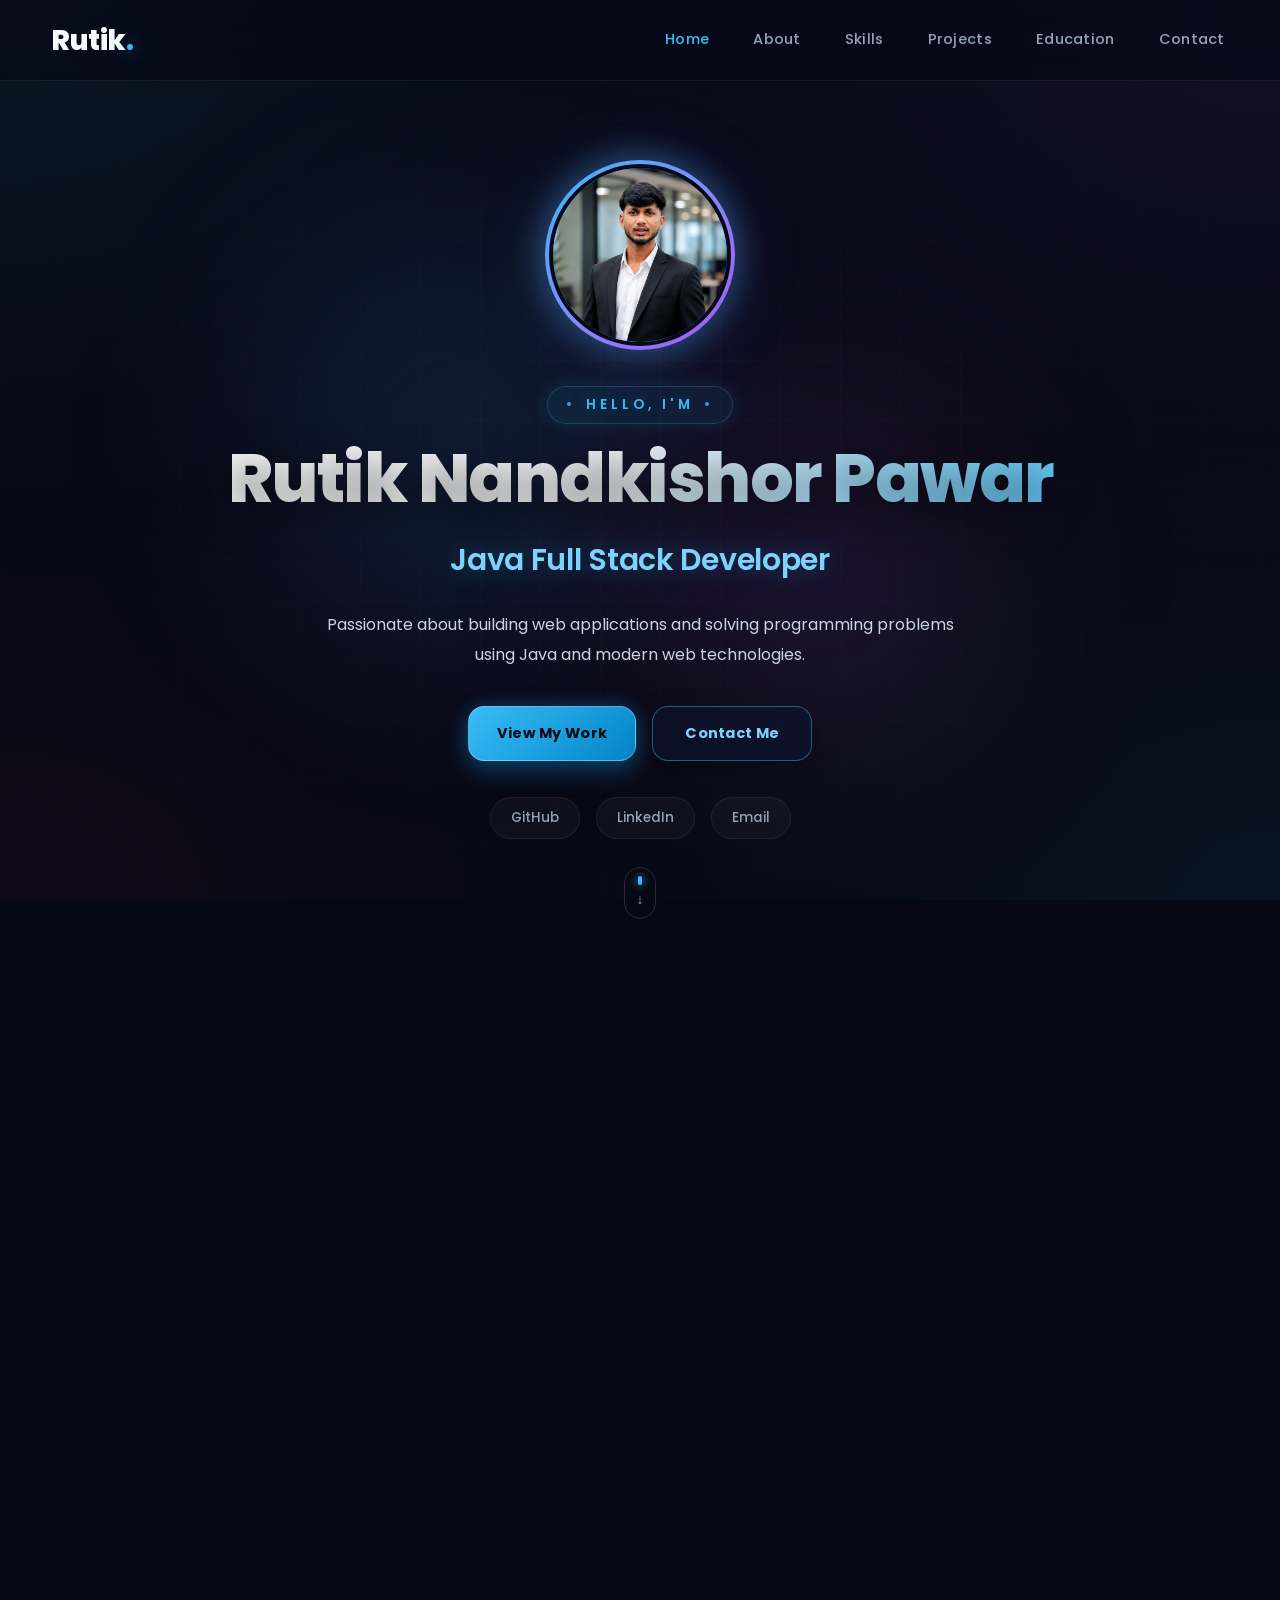
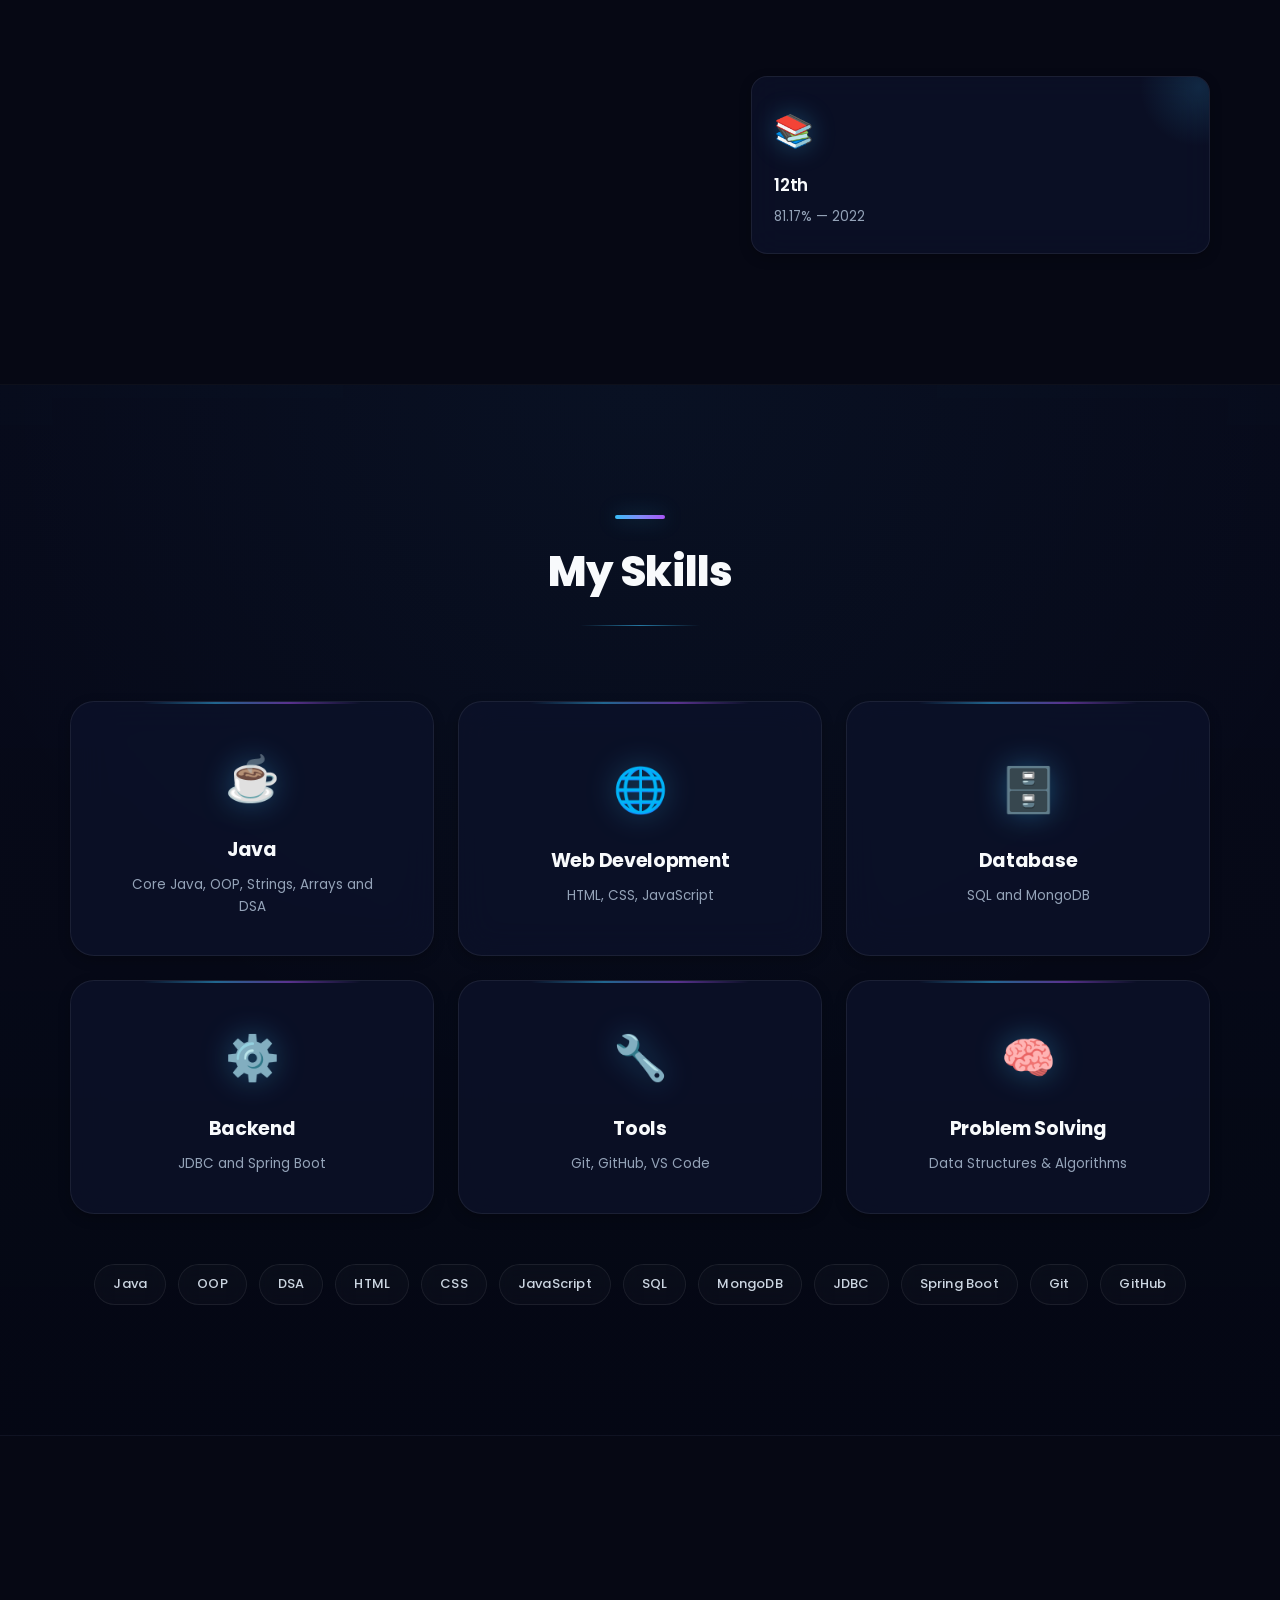
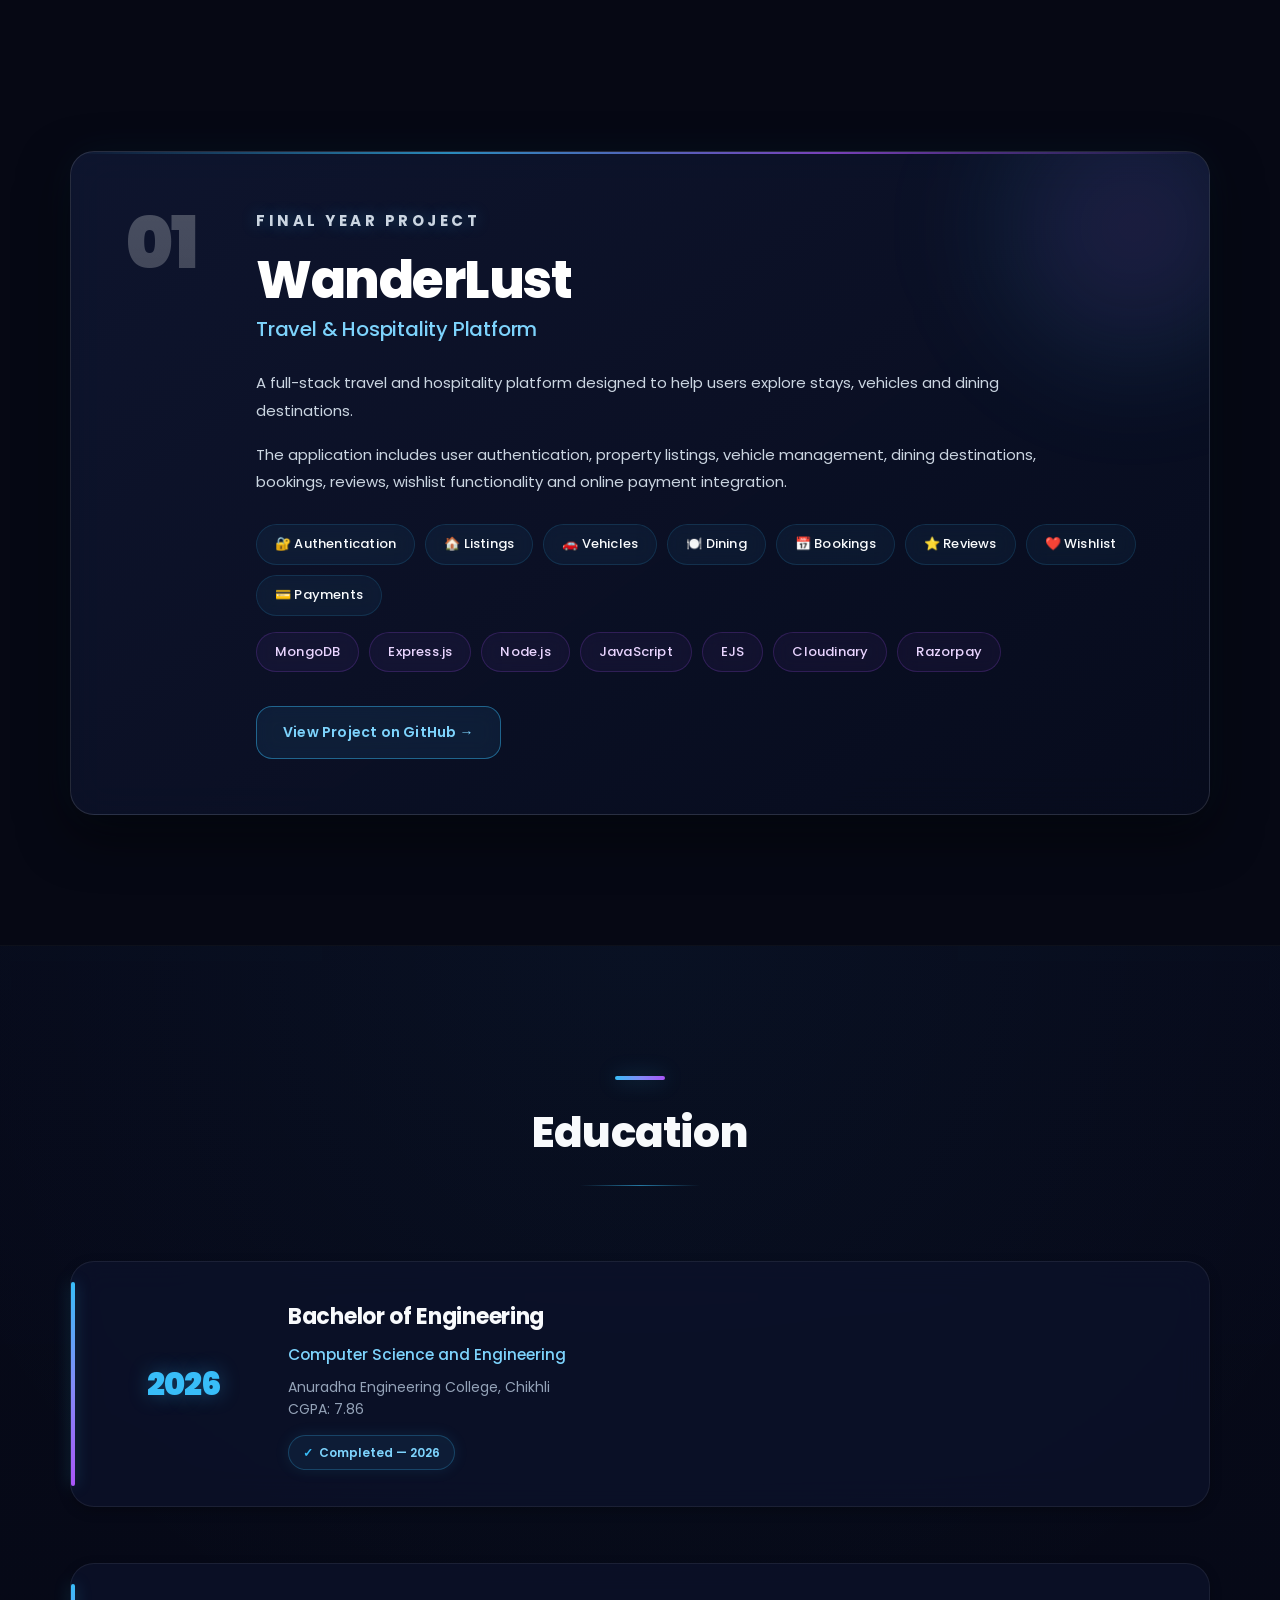
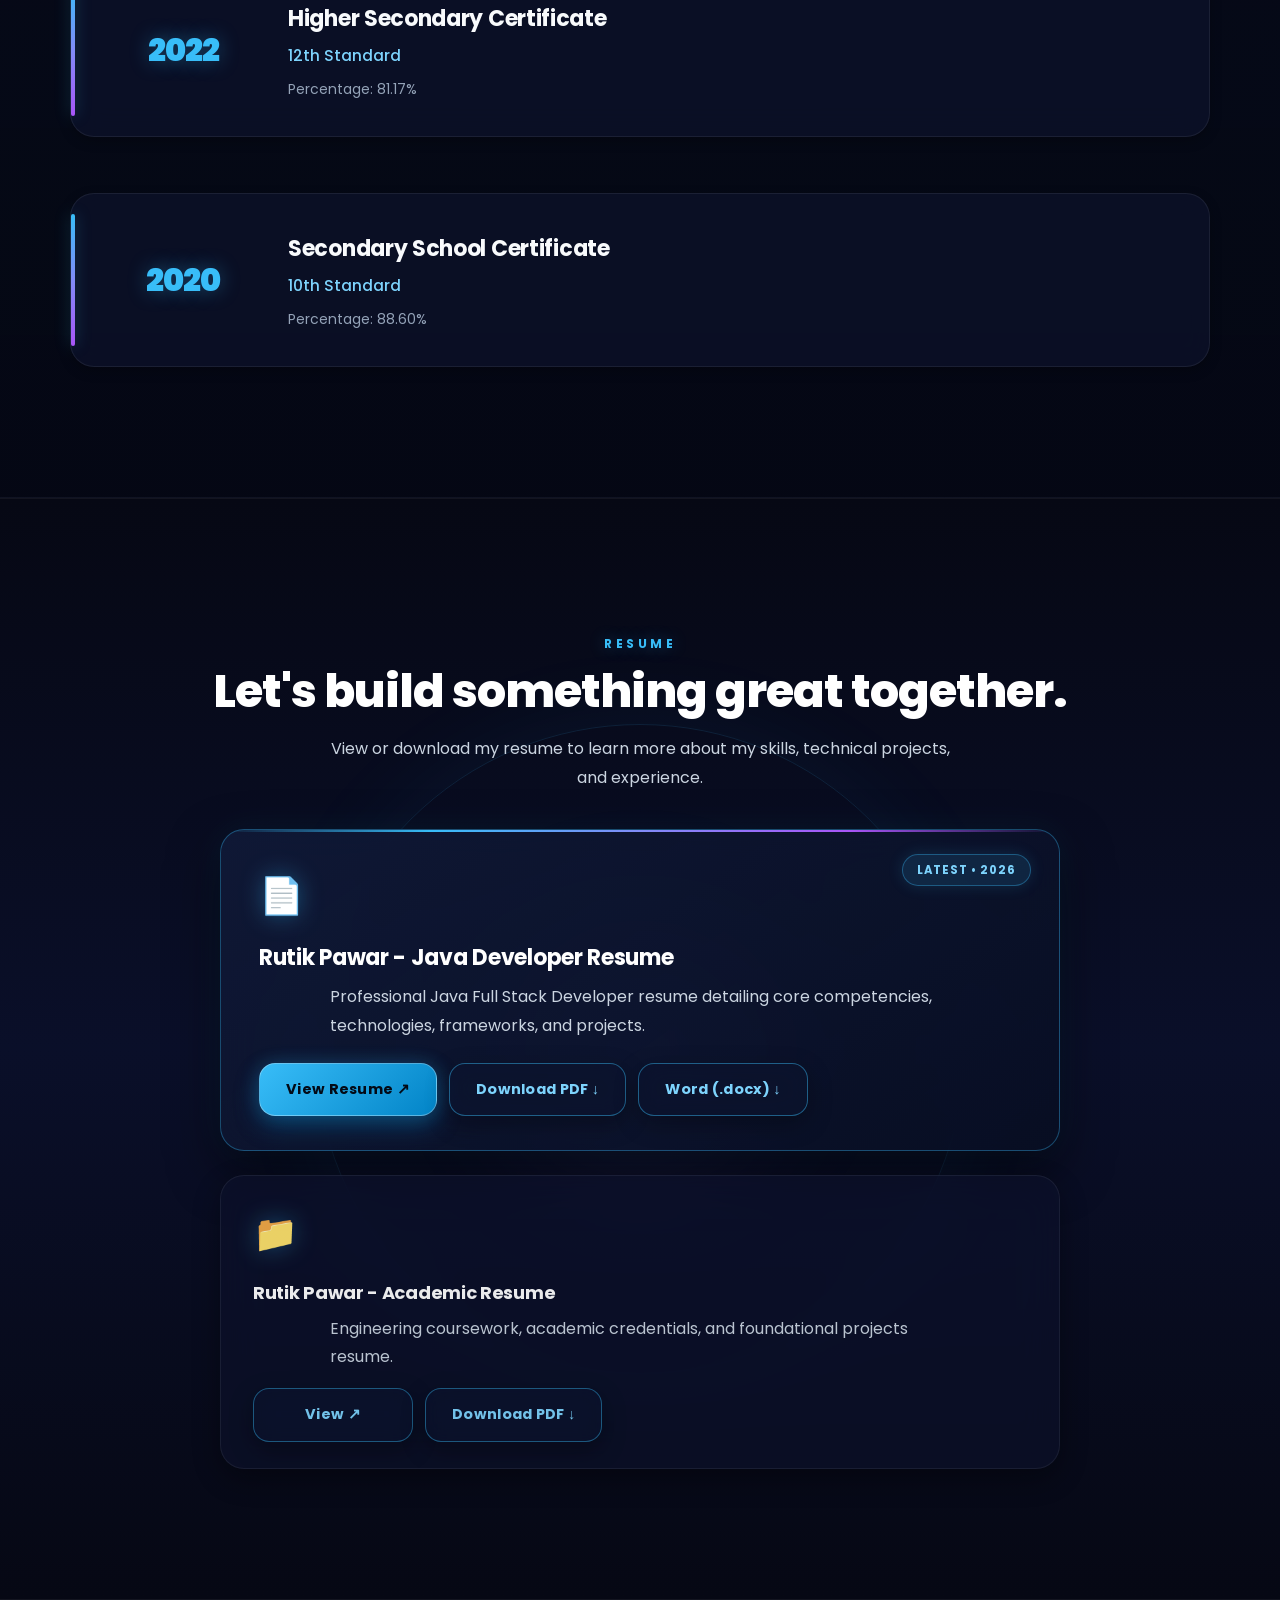
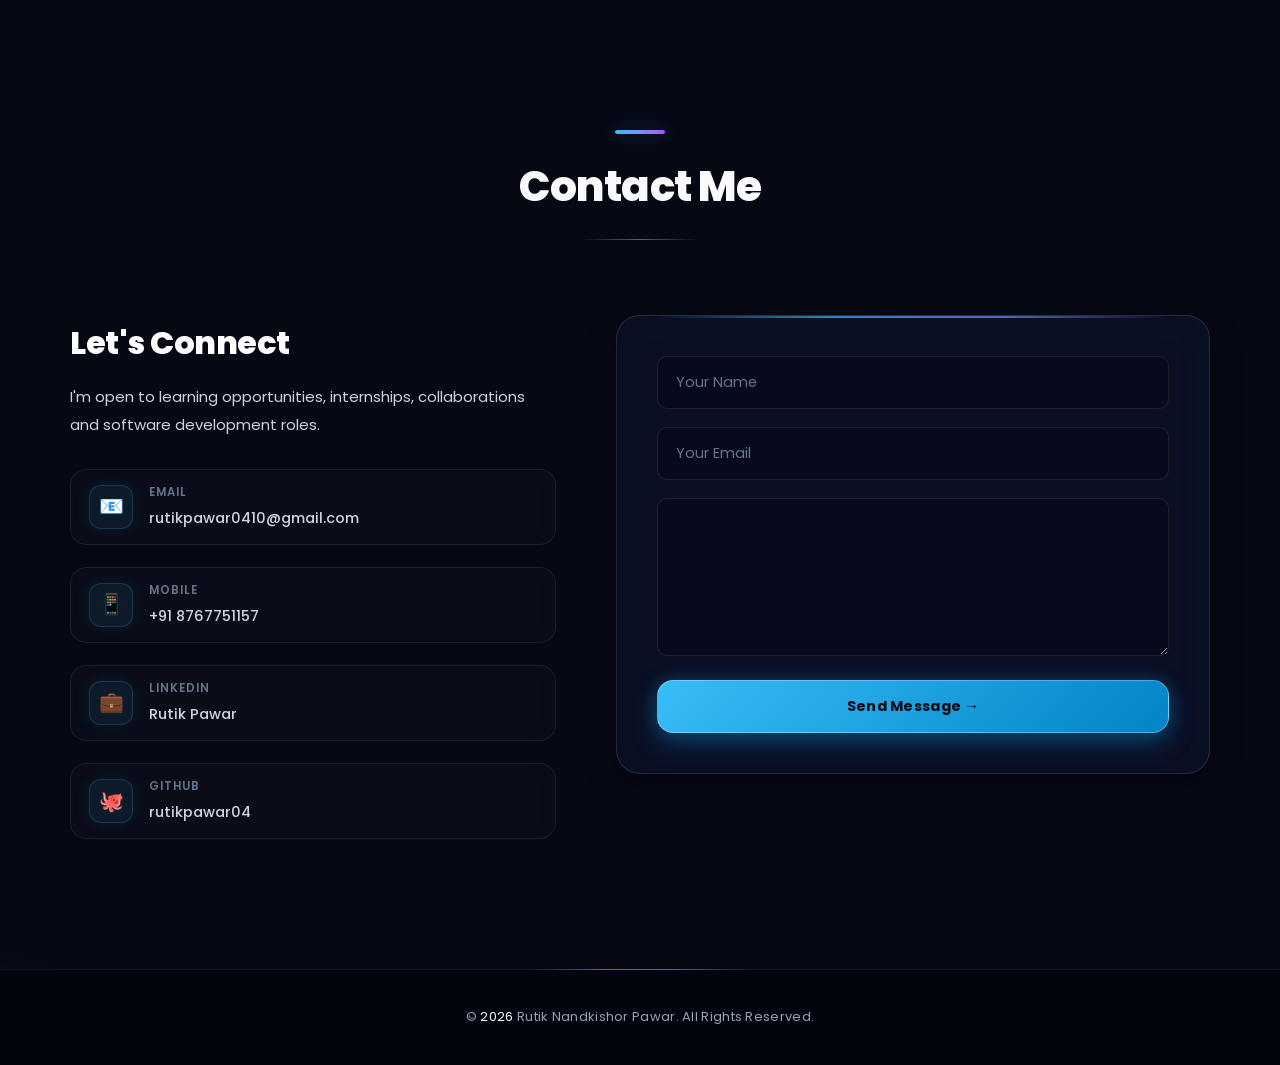
==== index.html @ 7e15ae22 "Updated portfolio" ====
<!DOCTYPE html>
<html lang="en">

<head>
    <meta charset="UTF-8">

    <meta name="viewport" content="width=device-width, initial-scale=1.0">

    <title>Rutik Pawar | Java Full Stack Developer</title>

    <meta name="description" content="Portfolio of Rutik Nandkishor Pawar - Java Full Stack Developer">

    <link rel="stylesheet" href="style.css">

    <link href="https://fonts.googleapis.com/css2?family=Poppins:wght@300;400;500;600;700;800&display=swap"
        rel="stylesheet">
</head>

<body>


    <!-- =====================================================
                         NAVBAR
    ====================================================== -->

    <header class="header">

        <nav class="navbar">

            <a href="#home" class="logo">
                Rutik<span>.</span>
            </a>

            <ul class="nav-links" id="navLinks">

                <li>
                    <a href="#home">Home</a>
                </li>

                <li>
                    <a href="#about">About</a>
                </li>

                <li>
                    <a href="#skills">Skills</a>
                </li>

                <li>
                    <a href="#projects">Projects</a>
                </li>

                <li>
                    <a href="#education">Education</a>
                </li>

                <li>
                    <a href="#contact">Contact</a>
                </li>

            </ul>

            <button class="menu-btn" id="menuBtn">
                ☰
            </button>

        </nav>

    </header>


    <!-- =====================================================
                           HOME
    ====================================================== -->

    <section id="home" class="hero">

        <div class="hero-content">

            <!-- PROFILE PHOTO -->

            <div class="profile-photo">
                <img src="photo.jpg" alt="Rutik Pawar">
            </div>


            <p class="hero-small">
                Hello, I'm
            </p>


            <h1>
                Rutik Nandkishor Pawar
            </h1>


            <h2>
                Java Full Stack Developer
            </h2>


            <p class="hero-text">

                Passionate about building web applications
                and solving programming problems using Java
                and modern web technologies.

            </p>


            <div class="hero-buttons">

                <a href="#projects" class="btn">
                    View My Work
                </a>

                <a href="#contact" class="btn btn-outline">
                    Contact Me
                </a>

            </div>


            <div class="social-links">

                <a href="https://github.com/rutikpawar04" target="_blank">
                    GitHub
                </a>

                <a href="https://www.linkedin.com/in/rutik-pawar-3b8606297" target="_blank">
                    LinkedIn
                </a>

                <a href="mailto:rutikpawar0410@gmail.com">
                    Email
                </a>

            </div>

        </div>


        <div class="scroll-down">
            ↓
        </div>

    </section>



    <!-- =====================================================
                           ABOUT
    ====================================================== -->


    <section id="about" class="section">

        <div class="container">

            <h2 class="section-title">
                About Me
            </h2>


            <div class="about-grid">


                <!-- ABOUT TEXT -->

                <div class="about-text">

                    <p>

                        I am
                        <strong>Rutik Nandkishor Pawar</strong>,
                        a Computer Science and Engineering graduate
                        passionate about software development.

                    </p>


                    <p>

                        I am developing my skills in
                        Java Full Stack Development,
                        Data Structures and Algorithms,
                        database management and web technologies.

                    </p>


                    <p>

                        I enjoy learning new technologies
                        and building practical applications
                        that solve real-world problems.

                    </p>


                    <!-- MOBILE -->

                    <div class="contact-item">

                        <span>📱</span>

                        <div>

                            <small>
                                Mobile
                            </small>

                            <a href="tel:+918767751157">
                                +91 8767751157
                            </a>

                        </div>

                    </div>

                </div>



                <!-- ABOUT CARDS -->

                <div class="about-cards">


                    <!-- EDUCATION -->

                    <div class="about-card">

                        <div class="about-icon">
                            🎓
                        </div>

                        <h3>
                            Education
                        </h3>

                        <p>
                            BE Computer Science & Engineering
                        </p>

                    </div>


                    <!-- FOCUS -->

                    <div class="about-card">

                        <div class="about-icon">
                            💻
                        </div>

                        <h3>
                            Focus
                        </h3>

                        <p>
                            Java Full Stack Development
                        </p>

                    </div>


                    <!-- GOAL -->

                    <div class="about-card">

                        <div class="about-icon">
                            🚀
                        </div>

                        <h3>
                            Goal
                        </h3>

                        <p>
                            Software Developer
                        </p>

                    </div>


                    <!-- 10TH -->

                    <div class="about-card">

                        <div class="about-icon">
                            📘
                        </div>

                        <h3>
                            10th
                        </h3>

                        <p>
                            88.60% — 2020
                        </p>

                    </div>


                    <!-- 12TH -->

                    <div class="about-card">

                        <div class="about-icon">
                            📚
                        </div>

                        <h3>
                            12th
                        </h3>

                        <p>
                            81.17% — 2022
                        </p>

                    </div>


                </div>

            </div>

        </div>

    </section>



    <!-- =====================================================
                           SKILLS
    ====================================================== -->

    <section id="skills" class="section dark-section">

        <div class="container">

            <h2 class="section-title">
                My Skills
            </h2>


            <div class="skills-grid">


                <!-- JAVA -->

                <div class="skill-card">

                    <div class="skill-icon">
                        ☕
                    </div>

                    <h3>
                        Java
                    </h3>

                    <p>
                        Core Java, OOP, Strings,
                        Arrays and DSA
                    </p>

                </div>


                <!-- WEB -->

                <div class="skill-card">

                    <div class="skill-icon">
                        🌐
                    </div>

                    <h3>
                        Web Development
                    </h3>

                    <p>
                        HTML, CSS, JavaScript
                    </p>

                </div>


                <!-- DATABASE -->

                <div class="skill-card">

                    <div class="skill-icon">
                        🗄️
                    </div>

                    <h3>
                        Database
                    </h3>

                    <p>
                        SQL and MongoDB
                    </p>

                </div>


                <!-- BACKEND -->

                <div class="skill-card">

                    <div class="skill-icon">
                        ⚙️
                    </div>

                    <h3>
                        Backend
                    </h3>

                    <p>
                        JDBC and Spring Boot
                    </p>

                </div>


                <!-- TOOLS -->

                <div class="skill-card">

                    <div class="skill-icon">
                        🔧
                    </div>

                    <h3>
                        Tools
                    </h3>

                    <p>
                        Git, GitHub, VS Code
                    </p>

                </div>


                <!-- PROBLEM SOLVING -->

                <div class="skill-card">

                    <div class="skill-icon">
                        🧠
                    </div>

                    <h3>
                        Problem Solving
                    </h3>

                    <p>
                        Data Structures &
                        Algorithms
                    </p>

                </div>

            </div>


            <!-- SKILL TAGS -->

            <div class="skill-tags">

                <span>Java</span>
                <span>OOP</span>
                <span>DSA</span>
                <span>HTML</span>
                <span>CSS</span>
                <span>JavaScript</span>
                <span>SQL</span>
                <span>MongoDB</span>
                <span>JDBC</span>
                <span>Spring Boot</span>
                <span>Git</span>
                <span>GitHub</span>

            </div>

        </div>

    </section>



    <!-- =====================================================
                         PROJECTS
    ====================================================== -->

    <section id="projects" class="section">

        <div class="container">

            <h2 class="section-title">
                Featured Project
            </h2>


            <div class="project-main">


                <div class="project-number">
                    01
                </div>


                <div class="project-content">

                    <p class="project-label">
                        FINAL YEAR PROJECT
                    </p>


                    <h3>
                        WanderLust
                    </h3>


                    <h4>
                        Travel & Hospitality Platform
                    </h4>


                    <p>

                        A full-stack travel and hospitality
                        platform designed to help users explore
                        stays, vehicles and dining destinations.

                    </p>


                    <p>

                        The application includes user authentication,
                        property listings, vehicle management,
                        dining destinations, bookings, reviews,
                        wishlist functionality and online payment
                        integration.

                    </p>


                    <!-- FEATURES -->

                    <div class="project-features">

                        <span>🔐 Authentication</span>

                        <span>🏠 Listings</span>

                        <span>🚗 Vehicles</span>

                        <span>🍽️ Dining</span>

                        <span>📅 Bookings</span>

                        <span>⭐ Reviews</span>

                        <span>❤️ Wishlist</span>

                        <span>💳 Payments</span>

                    </div>


                    <!-- TECHNOLOGY -->

                    <div class="project-tech">

                        <span>MongoDB</span>

                        <span>Express.js</span>

                        <span>Node.js</span>

                        <span>JavaScript</span>

                        <span>EJS</span>

                        <span>Cloudinary</span>

                        <span>Razorpay</span>

                    </div>


                    <a href="https://github.com/rutikpawar04/WanderLust" target="_blank" class="project-btn">

                        View Project on GitHub →

                    </a>

                </div>

            </div>

        </div>

    </section>



    <!-- =====================================================
                         EDUCATION
    ====================================================== -->

    <section id="education" class="section dark-section">

        <div class="container">

            <h2 class="section-title">
                Education
            </h2>


            <!-- BE -->

            <div class="education-card">

                <div class="education-year">
                    2026
                </div>


                <div class="education-content">

                    <h3>
                        Bachelor of Engineering
                    </h3>

                    <h4>
                        Computer Science and Engineering
                    </h4>

                    <p>
                        Anuradha Engineering College, Chikhli
                    </p>

                    <p>
                        CGPA: 7.86
                    </p>

                    <span class="status">
                        Completed — 2026
                    </span>

                </div>

            </div>


            <br><br>


            <!-- 12TH -->

            <div class="education-card">

                <div class="education-year">
                    2022
                </div>


                <div class="education-content">

                    <h3>
                        Higher Secondary Certificate
                    </h3>

                    <h4>
                        12th Standard
                    </h4>

                    <p>
                        Percentage: 81.17%
                    </p>

                </div>

            </div>


            <br><br>


            <!-- 10TH -->

            <div class="education-card">

                <div class="education-year">
                    2020
                </div>


                <div class="education-content">

                    <h3>
                        Secondary School Certificate
                    </h3>

                    <h4>
                        10th Standard
                    </h4>

                    <p>
                        Percentage: 88.60%
                    </p>

                </div>

            </div>

        </div>

    </section>



    <!-- =====================================================
                           RESUME
    ====================================================== -->

    <section class="resume-section">

        <div class="container">

            <p class="project-label">
                RESUME
            </p>

            <h2>
                Let's build something great together.
            </h2>

            <p>
                View or download my resume to learn more about my skills, technical projects, and experience.
            </p>

            <!-- RESUME CARDS -->
            <div class="resume-cards">

                <!-- FEATURED JAVA DEVELOPER RESUME -->
                <div class="resume-card resume-card-featured">
                    <div class="resume-badge">Latest • 2026</div>
                    <div class="resume-icon">📄</div>
                    <h3>Rutik Pawar - Java Developer Resume</h3>
                    <p>Professional Java Full Stack Developer resume detailing core competencies, technologies,
                        frameworks, and projects.</p>

                    <div class="resume-buttons">
                        <a href="Rutik_Pawar_Java_Developer_Resume.pdf" target="_blank" rel="noopener noreferrer"
                            class="btn">
                            View Resume ↗
                        </a>
                        <a href="Rutik_Pawar_Java_Developer_Resume.pdf" download="Rutik_Pawar_Java_Developer_Resume.pdf"
                            class="btn btn-outline">
                            Download PDF ↓
                        </a>
                        <a href="Rutik_Pawar_Java_Developer_Resume.docx"
                            download="Rutik_Pawar_Java_Developer_Resume.docx" class="btn btn-outline">
                            Word (.docx) ↓
                        </a>
                    </div>
                </div>

                <!-- PREVIOUS RESUME -->
                <div class="resume-card resume-card-secondary">
                    <div class="resume-icon">📁</div>
                    <h3>Rutik Pawar - Academic Resume</h3>
                    <p>Engineering coursework, academic credentials, and foundational projects resume.</p>

                    <div class="resume-buttons">
                        <a href="RutikPawarResumeZENAR.pdf" target="_blank" rel="noopener noreferrer"
                            class="btn btn-outline">
                            View ↗
                        </a>
                        <a href="RutikPawarResumeZENAR.pdf" download="Rutik-Pawar-Resume.pdf" class="btn btn-outline">
                            Download PDF ↓
                        </a>
                    </div>
                </div>

            </div>

        </div>

    </section>



    <!-- =====================================================
                           CONTACT
    ====================================================== -->

    <section id="contact" class="section">

        <div class="container">

            <h2 class="section-title">
                Contact Me
            </h2>


            <div class="contact-grid">


                <!-- CONTACT INFO -->

                <div class="contact-info">

                    <h3>
                        Let's Connect
                    </h3>


                    <p>

                        I'm open to learning opportunities,
                        internships, collaborations and
                        software development roles.

                    </p>


                    <!-- EMAIL -->

                    <div class="contact-item">

                        <span>
                            📧
                        </span>

                        <div>

                            <small>
                                Email
                            </small>

                            <a href="mailto:rutikpawar0410@gmail.com">

                                rutikpawar0410@gmail.com

                            </a>

                        </div>

                    </div>


                    <!-- MOBILE -->

                    <div class="contact-item">

                        <span>
                            📱
                        </span>

                        <div>

                            <small>
                                Mobile
                            </small>

                            <a href="tel:+918767751157">

                                +91 8767751157

                            </a>

                        </div>

                    </div>


                    <!-- LINKEDIN -->

                    <div class="contact-item">

                        <span>
                            💼
                        </span>

                        <div>

                            <small>
                                LinkedIn
                            </small>

                            <a href="https://www.linkedin.com/in/rutik-pawar-3b8606297" target="_blank">

                                Rutik Pawar

                            </a>

                        </div>

                    </div>


                    <!-- GITHUB -->

                    <div class="contact-item">

                        <span>
                            🐙
                        </span>

                        <div>

                            <small>
                                GitHub
                            </small>

                            <a href="https://github.com/rutikpawar04" target="_blank">

                                rutikpawar04

                            </a>

                        </div>

                    </div>

                </div>



                <!-- CONTACT FORM -->

                <form id="contactForm" class="contact-form">


                    <input type="text" id="name" placeholder="Your Name" required>


                    <input type="email" id="email" placeholder="Your Email" required>


                    <textarea id="message" rows="6" placeholder="Your Message" required>
                    </textarea>


                    <button type="submit" class="btn">

                        Send Message →

                    </button>

                </form>

            </div>

        </div>

    </section>



    <!-- =====================================================
                           FOOTER
    ====================================================== -->

    <footer>

        <p>

            ©
            <span id="year"></span>

            Rutik Nandkishor Pawar.

            All Rights Reserved.

        </p>

    </footer>



    <!-- =====================================================
                        SCROLL TOP
    ====================================================== -->

    <button id="scrollTop" class="scroll-top">

        ↑

    </button>



    <!-- JAVASCRIPT -->

    <script src="script.js"></script>


</body>

</html>
---- style.css ----
/* =========================================================
   RUTIK PAWAR - MASTERCLASS DEVELOPER PORTFOLIO
   High-End Cyberpunk / Glassmorphic / Obsidian & Neon Dark
   ========================================================= */

/* =========================================================
   01. DESIGN TOKENS & CSS VARIABLES
   ========================================================= */
:root {
    /* Base Backgrounds */
    --bg-main: #060814;
    --bg-surface: #0a0e24;
    --bg-card: rgba(13, 19, 43, 0.72);
    --bg-card-hover: rgba(19, 29, 64, 0.85);
    --bg-glass: rgba(10, 15, 35, 0.65);

    /* Vibrant Cyber Accents */
    --primary: #38bdf8;
    --primary-light: #7dd3fc;
    --primary-dark: #0284c7;
    --primary-glow: rgba(56, 189, 248, 0.35);

    --secondary: #818cf8;
    --secondary-glow: rgba(129, 140, 248, 0.35);

    --accent: #a855f7;
    --accent-glow: rgba(168, 85, 247, 0.35);

    --pink: #f43f5e;
    --pink-glow: rgba(244, 63, 94, 0.3);

    /* Text System */
    --text-primary: #f8fafc;
    --text-secondary: #cbd5e1;
    --text-muted: #94a3b8;
    --text-dim: #64748b;

    /* Borders & Outlines */
    --border-subtle: rgba(255, 255, 255, 0.07);
    --border-glass: rgba(255, 255, 255, 0.12);
    --border-highlight: rgba(56, 189, 248, 0.45);
    --border-purple: rgba(168, 85, 247, 0.45);

    /* Radii */
    --radius-sm: 10px;
    --radius-md: 16px;
    --radius-lg: 24px;
    --radius-full: 9999px;

    /* Shadows & Glows */
    --shadow-sm: 0 4px 12px rgba(0, 0, 0, 0.25);
    --shadow-md: 0 10px 30px rgba(0, 0, 0, 0.4);
    --shadow-lg: 0 20px 50px rgba(0, 0, 0, 0.55);
    --shadow-neon: 0 0 25px rgba(56, 189, 248, 0.25), 0 0 50px rgba(129, 140, 248, 0.15);

    /* Transitions */
    --ease-out: cubic-bezier(0.16, 1, 0.3, 1);
    --ease-spring: cubic-bezier(0.34, 1.56, 0.64, 1);
    --transition-fast: 0.2s cubic-bezier(0.4, 0, 0.2, 1);
    --transition-smooth: 0.35s cubic-bezier(0.16, 1, 0.3, 1);
    --transition-slow: 0.6s cubic-bezier(0.16, 1, 0.3, 1);
}

/* =========================================================
   02. MODERN RESET & BASE STYLES
   ========================================================= */
*,
*::before,
*::after {
    margin: 0;
    padding: 0;
    box-sizing: border-box;
}

html {
    scroll-behavior: smooth;
    scroll-padding-top: 90px;
    color-scheme: dark;
}

body {
    font-family: 'Poppins', -apple-system, BlinkMacSystemFont, 'Segoe UI', Roboto, Oxygen, Ubuntu, Cantarell, sans-serif;
    background-color: var(--bg-main);
    background-image: 
        radial-gradient(at 0% 0%, rgba(56, 189, 248, 0.08) 0px, transparent 40%),
        radial-gradient(at 100% 0%, rgba(168, 85, 247, 0.08) 0px, transparent 45%),
        radial-gradient(at 50% 50%, rgba(99, 102, 241, 0.04) 0px, transparent 60%),
        radial-gradient(at 100% 100%, rgba(56, 189, 248, 0.06) 0px, transparent 40%),
        radial-gradient(at 0% 100%, rgba(244, 63, 94, 0.04) 0px, transparent 40%);
    background-attachment: fixed;
    color: var(--text-secondary);
    line-height: 1.75;
    overflow-x: hidden;
    -webkit-font-smoothing: antialiased;
    -moz-osx-font-smoothing: grayscale;
}

/* Cyber Grid Background Overlay */
body::before {
    content: "";
    position: fixed;
    inset: 0;
    pointer-events: none;
    opacity: 0.035;
    background-image: 
        linear-gradient(rgba(255, 255, 255, 0.6) 1px, transparent 1px),
        linear-gradient(90deg, rgba(255, 255, 255, 0.6) 1px, transparent 1px);
    background-size: 60px 60px;
    mask-image: radial-gradient(ellipse at center, rgba(0, 0, 0, 1) 0%, rgba(0, 0, 0, 0.4) 70%, transparent 100%);
    -webkit-mask-image: radial-gradient(ellipse at center, rgba(0, 0, 0, 1) 0%, rgba(0, 0, 0, 0.4) 70%, transparent 100%);
    z-index: -3;
}

/* Selection Color */
::selection {
    background: rgba(56, 189, 248, 0.35);
    color: #ffffff;
    text-shadow: 0 0 10px rgba(56, 189, 248, 0.8);
}

img {
    max-width: 100%;
    display: block;
    user-select: none;
}

a {
    color: inherit;
    text-decoration: none;
    transition: color var(--transition-fast);
}

button,
input,
textarea {
    font-family: inherit;
    font-size: inherit;
    color: inherit;
}

button {
    cursor: pointer;
    border: none;
    outline: none;
    background: none;
}

ul {
    list-style: none;
}

/* Custom Scrollbar */
::-webkit-scrollbar {
    width: 10px;
}

::-webkit-scrollbar-track {
    background: #04060e;
}

::-webkit-scrollbar-thumb {
    background: linear-gradient(180deg, rgba(56, 189, 248, 0.4), rgba(168, 85, 247, 0.4));
    border-radius: 5px;
    border: 2px solid #04060e;
}

::-webkit-scrollbar-thumb:hover {
    background: linear-gradient(180deg, var(--primary), var(--accent));
}

/* =========================================================
   03. LAYOUT & CONTAINERS
   ========================================================= */
.container {
    width: min(1140px, 90%);
    margin: 0 auto;
}

.section {
    position: relative;
    padding: 130px 0;
    isolation: isolate;
}

.dark-section {
    background: linear-gradient(180deg, rgba(8, 12, 30, 0.75) 0%, rgba(5, 8, 20, 0.9) 100%);
    border-top: 1px solid rgba(255, 255, 255, 0.035);
    border-bottom: 1px solid rgba(255, 255, 255, 0.035);
    position: relative;
}

.dark-section::before {
    content: "";
    position: absolute;
    inset: 0;
    background: radial-gradient(circle at 50% 0%, rgba(56, 189, 248, 0.04) 0%, transparent 60%);
    pointer-events: none;
}

/* =========================================================
   04. NAVBAR
   ========================================================= */
.header {
    position: fixed;
    top: 0;
    left: 0;
    width: 100%;
    z-index: 1000;
    background: rgba(6, 8, 20, 0.7);
    backdrop-filter: blur(20px);
    -webkit-backdrop-filter: blur(20px);
    border-bottom: 1px solid var(--border-subtle);
    transition: background 0.4s var(--ease-out), box-shadow 0.4s var(--ease-out), border-color 0.4s var(--ease-out);
}

.navbar {
    width: min(1180px, 92%);
    height: 80px;
    margin: 0 auto;
    display: flex;
    align-items: center;
    justify-content: space-between;
}

/* Logo */
.logo {
    position: relative;
    font-size: 28px;
    font-weight: 800;
    letter-spacing: -0.5px;
    color: var(--text-primary);
    display: inline-flex;
    align-items: center;
    transition: transform var(--transition-smooth);
}

.logo span {
    color: var(--primary);
    text-shadow: 0 0 16px rgba(56, 189, 248, 0.8), 0 0 30px rgba(56, 189, 248, 0.4);
    display: inline-block;
    transition: transform var(--transition-smooth);
}

.logo:hover {
    transform: translateY(-1px);
}

.logo:hover span {
    transform: scale(1.3) rotate(15deg);
}

/* Nav Links */
.nav-links {
    display: flex;
    align-items: center;
    gap: 36px;
}

.nav-links li {
    position: relative;
}

.nav-links a {
    position: relative;
    color: var(--text-muted);
    font-size: 14.5px;
    font-weight: 500;
    padding: 8px 4px;
    letter-spacing: 0.3px;
    display: inline-block;
    transition: color var(--transition-smooth), transform var(--transition-smooth);
}

.nav-links a::after {
    content: "";
    position: absolute;
    bottom: -2px;
    left: 0;
    width: 0;
    height: 2px;
    background: linear-gradient(90deg, var(--primary), var(--secondary), var(--accent));
    border-radius: var(--radius-full);
    box-shadow: 0 0 12px rgba(56, 189, 248, 0.8);
    transition: width var(--transition-smooth);
}

.nav-links a:hover {
    color: #ffffff;
    transform: translateY(-1px);
}

.nav-links a:hover::after {
    width: 100%;
}

/* Hamburger Menu Button */
.menu-btn {
    display: none;
    width: 44px;
    height: 44px;
    border-radius: var(--radius-sm);
    border: 1px solid var(--border-glass);
    background: rgba(255, 255, 255, 0.03);
    backdrop-filter: blur(10px);
    color: var(--text-primary);
    font-size: 20px;
    align-items: center;
    justify-content: center;
    transition: all var(--transition-smooth);
}

.menu-btn:hover {
    border-color: var(--primary);
    color: var(--primary);
    box-shadow: 0 0 20px var(--primary-glow);
    background: rgba(56, 189, 248, 0.08);
}

/* =========================================================
   05. HERO SECTION
   ========================================================= */
.hero {
    min-height: 100vh;
    position: relative;
    display: flex;
    align-items: center;
    justify-content: center;
    text-align: center;
    padding: 160px 20px 110px;
    overflow: hidden;
    isolation: isolate;
}

/* Ambient Floating Neon Orbs */
.hero::before {
    content: "";
    position: absolute;
    width: 600px;
    height: 600px;
    border-radius: 50%;
    left: calc(50% - 480px);
    top: 15%;
    background: radial-gradient(circle, rgba(56, 189, 248, 0.15) 0%, rgba(99, 102, 241, 0.05) 50%, transparent 70%);
    filter: blur(80px);
    animation: heroOrbFloat1 12s ease-in-out infinite alternate;
    pointer-events: none;
    z-index: -1;
}

.hero::after {
    content: "";
    position: absolute;
    width: 550px;
    height: 550px;
    border-radius: 50%;
    right: calc(50% - 450px);
    bottom: 10%;
    background: radial-gradient(circle, rgba(168, 85, 247, 0.14) 0%, rgba(244, 63, 94, 0.04) 50%, transparent 70%);
    filter: blur(80px);
    animation: heroOrbFloat2 14s ease-in-out infinite alternate;
    pointer-events: none;
    z-index: -1;
}

.hero-content {
    width: min(880px, 100%);
    position: relative;
    z-index: 2;
    animation: heroFadeSlideIn 1.1s var(--ease-out) both;
}

/* =========================================================
   06. PROFILE PHOTO & STABLE AURA
   ========================================================= */
.profile-photo,
.hero-image {
    position: relative;
    width: 190px;
    height: 190px;
    margin: 0 auto 36px auto;
    padding: 4px;
    border-radius: 50%;
    background: linear-gradient(
        135deg,
        var(--primary),
        var(--secondary),
        var(--accent)
    );
    display: flex;
    align-items: center;
    justify-content: center;
    box-shadow: 
        0 0 35px rgba(56, 189, 248, 0.35),
        0 0 70px rgba(129, 140, 248, 0.2);
    animation: photoHoverFloat 5s ease-in-out infinite;
    z-index: 2;
}

/* Outer Pulsing Aura Ring */
.profile-photo::before,
.image-glow {
    content: "";
    position: absolute;
    inset: -10px;
    border-radius: 50%;
    border: 1.5px solid rgba(56, 189, 248, 0.3);
    background: radial-gradient(circle, rgba(56, 189, 248, 0.2) 0%, rgba(168, 85, 247, 0.1) 50%, transparent 70%);
    filter: blur(12px);
    animation: photoAuraPulse 3.5s ease-in-out infinite alternate;
    pointer-events: none;
    z-index: -1;
}

/* Profile Photo Inner Image - Stable & Non-Rotating */
.profile-photo img,
.hero-image img {
    position: relative;
    z-index: 2;
    width: 100%;
    height: 100%;
    object-fit: cover;
    object-position: center top;
    border-radius: 50%;
    border: 4px solid #060919;
    box-shadow: inset 0 0 15px rgba(0, 0, 0, 0.6);
    transition: transform 0.4s var(--ease-out), filter 0.4s var(--ease-out);
}

.profile-photo:hover img,
.hero-image:hover img {
    transform: scale(1.04);
    filter: brightness(1.08) contrast(1.05);
}

/* =========================================================
   07. HERO TYPOGRAPHY & BUTTONS
   ========================================================= */
.hero-small {
    color: var(--primary);
    font-size: 13.5px;
    font-weight: 600;
    letter-spacing: 4px;
    text-transform: uppercase;
    margin-bottom: 16px;
    display: inline-flex;
    align-items: center;
    gap: 10px;
    padding: 6px 18px;
    border-radius: var(--radius-full);
    background: rgba(56, 189, 248, 0.07);
    border: 1px solid rgba(56, 189, 248, 0.22);
    box-shadow: 0 0 20px rgba(56, 189, 248, 0.15);
    text-shadow: 0 0 15px var(--primary-glow);
}

.hero-small::before,
.hero-small::after {
    content: "•";
    color: var(--primary);
    opacity: 0.8;
}

.hero h1 {
    font-size: clamp(38px, 6.5vw, 68px);
    line-height: 1.15;
    letter-spacing: -1.5px;
    font-weight: 800;
    margin-bottom: 16px;
    background: linear-gradient(
        120deg,
        #ffffff 0%,
        #f1f5f9 20%,
        #38bdf8 45%,
        #c084fc 70%,
        #ffffff 100%
    );
    background-size: 250% auto;
    -webkit-background-clip: text;
    background-clip: text;
    -webkit-text-fill-color: transparent;
    animation: textShimmer 8s linear infinite;
    text-shadow: 0 10px 40px rgba(0, 0, 0, 0.5);
}

.hero h2 {
    min-height: 40px;
    font-size: clamp(20px, 3.5vw, 30px);
    font-weight: 600;
    color: var(--primary-light);
    margin-bottom: 24px;
    letter-spacing: -0.3px;
    text-shadow: 0 0 25px rgba(56, 189, 248, 0.35);
}

.hero-text {
    max-width: 660px;
    margin: 0 auto 36px auto;
    color: var(--text-secondary);
    font-size: 16px;
    line-height: 1.85;
    font-weight: 400;
}

/* Hero CTA Buttons */
.hero-buttons {
    display: flex;
    justify-content: center;
    align-items: center;
    gap: 16px;
    flex-wrap: wrap;
    margin-top: 36px;
}

/* Master Button Styles */
.btn {
    position: relative;
    display: inline-flex;
    align-items: center;
    justify-content: center;
    gap: 10px;
    min-width: 160px;
    padding: 14px 28px;
    border-radius: var(--radius-md);
    background: linear-gradient(135deg, #38bdf8 0%, #0284c7 100%);
    color: #030a16;
    font-weight: 700;
    font-size: 14.5px;
    letter-spacing: 0.3px;
    overflow: hidden;
    isolation: isolate;
    border: 1px solid rgba(255, 255, 255, 0.3);
    box-shadow: 
        0 10px 25px rgba(2, 132, 199, 0.35),
        0 0 20px rgba(56, 189, 248, 0.2);
    transition: transform var(--transition-smooth), box-shadow var(--transition-smooth), border-color var(--transition-smooth);
}

/* Light Sheen Sweep Effect */
.btn::before {
    content: "";
    position: absolute;
    top: 0;
    left: -120%;
    width: 60%;
    height: 100%;
    background: linear-gradient(
        90deg,
        transparent,
        rgba(255, 255, 255, 0.6),
        transparent
    );
    transform: skewX(-25deg);
    transition: left 0.75s ease;
    z-index: 1;
}

.btn:hover {
    transform: translateY(-4px);
    box-shadow: 
        0 18px 38px rgba(2, 132, 199, 0.5),
        0 0 35px rgba(56, 189, 248, 0.4);
    border-color: rgba(255, 255, 255, 0.6);
}

.btn:hover::before {
    left: 140%;
}

.btn:active {
    transform: translateY(-1px);
}

/* Outline Button */
.btn-outline {
    background: rgba(13, 20, 48, 0.6);
    backdrop-filter: blur(12px);
    color: var(--primary-light);
    border: 1px solid rgba(56, 189, 248, 0.45);
    box-shadow: 0 8px 25px rgba(0, 0, 0, 0.3);
}

.btn-outline:hover {
    background: linear-gradient(135deg, rgba(56, 189, 248, 0.15), rgba(129, 140, 248, 0.2));
    color: #ffffff;
    border-color: var(--primary);
    box-shadow: 
        0 15px 35px rgba(0, 0, 0, 0.4),
        0 0 30px rgba(56, 189, 248, 0.25);
}

/* Social Links */
.social-links {
    display: flex;
    align-items: center;
    justify-content: center;
    gap: 16px;
    margin-top: 36px;
    flex-wrap: wrap;
}

.social-links a {
    position: relative;
    display: inline-flex;
    align-items: center;
    gap: 8px;
    padding: 8px 20px;
    border-radius: var(--radius-full);
    background: rgba(255, 255, 255, 0.03);
    border: 1px solid var(--border-subtle);
    backdrop-filter: blur(10px);
    color: var(--text-muted);
    font-size: 13.5px;
    font-weight: 500;
    transition: all var(--transition-smooth);
}

.social-links a:hover {
    color: #ffffff;
    border-color: rgba(56, 189, 248, 0.4);
    background: rgba(56, 189, 248, 0.08);
    transform: translateY(-3px);
    box-shadow: 0 8px 20px rgba(0, 0, 0, 0.3), 0 0 15px rgba(56, 189, 248, 0.15);
}

/* Scroll Down Indicator */
.scroll-down {
    position: absolute;
    bottom: 30px;
    left: 50%;
    transform: translateX(-50%);
    width: 32px;
    height: 52px;
    display: flex;
    align-items: flex-end;
    justify-content: center;
    padding-bottom: 6px;
    color: var(--text-muted);
    font-size: 14px;
    border: 1.5px solid rgba(255, 255, 255, 0.15);
    border-radius: var(--radius-full);
    backdrop-filter: blur(8px);
    animation: scrollBounce 2.2s ease-in-out infinite;
    cursor: pointer;
    transition: border-color var(--transition-fast), color var(--transition-fast);
}

.scroll-down:hover {
    border-color: var(--primary);
    color: var(--primary);
    box-shadow: 0 0 20px var(--primary-glow);
}

.scroll-down::before {
    content: "";
    position: absolute;
    top: 8px;
    width: 4px;
    height: 9px;
    border-radius: var(--radius-full);
    background: var(--primary);
    box-shadow: 0 0 10px var(--primary);
    animation: scrollWheel 2s ease-in-out infinite;
}

/* =========================================================
   08. SECTION TITLES
   ========================================================= */
.section-title {
    position: relative;
    text-align: center;
    color: var(--text-primary);
    font-size: clamp(28px, 4.5vw, 42px);
    font-weight: 800;
    letter-spacing: -0.8px;
    margin-bottom: 75px;
}

.section-title::before {
    content: "";
    display: block;
    width: 50px;
    height: 4px;
    margin: 0 auto 16px auto;
    border-radius: var(--radius-full);
    background: linear-gradient(90deg, var(--primary), var(--secondary), var(--accent));
    box-shadow: 0 0 20px var(--primary-glow);
}

.section-title::after {
    content: "";
    display: block;
    width: 120px;
    height: 1px;
    margin: 16px auto 0 auto;
    background: linear-gradient(90deg, transparent, rgba(56, 189, 248, 0.6), transparent);
}

/* =========================================================
   09. ABOUT SECTION
   ========================================================= */
.about-grid {
    display: grid;
    grid-template-columns: 1.15fr 0.85fr;
    gap: 60px;
    align-items: center;
}

.about-text {
    position: relative;
    padding-left: 24px;
}

.about-text::before {
    content: "";
    position: absolute;
    left: 0;
    top: 6px;
    bottom: 6px;
    width: 3px;
    border-radius: var(--radius-full);
    background: linear-gradient(180deg, var(--primary), var(--secondary), transparent);
    box-shadow: 0 0 15px var(--primary-glow);
}

.about-text p {
    color: var(--text-secondary);
    font-size: 15.5px;
    line-height: 1.9;
    margin-bottom: 22px;
}

.about-text strong {
    color: #ffffff;
    font-weight: 600;
    text-shadow: 0 0 10px rgba(255, 255, 255, 0.2);
}

/* About Cards Matrix */
.about-cards {
    display: grid;
    grid-template-columns: repeat(2, 1fr);
    gap: 18px;
}

.about-card {
    position: relative;
    padding: 26px 22px;
    border-radius: var(--radius-md);
    background: var(--bg-card);
    border: 1px solid var(--border-subtle);
    backdrop-filter: blur(16px);
    -webkit-backdrop-filter: blur(16px);
    overflow: hidden;
    box-shadow: var(--shadow-sm);
    transition: transform var(--transition-smooth), border-color var(--transition-smooth), box-shadow var(--transition-smooth);
}

/* Subtle corner gradient shine */
.about-card::before {
    content: "";
    position: absolute;
    top: -50px;
    right: -50px;
    width: 120px;
    height: 120px;
    border-radius: 50%;
    background: radial-gradient(circle, rgba(56, 189, 248, 0.15), transparent 70%);
    pointer-events: none;
    transition: transform 0.5s ease;
}

.about-card:hover {
    transform: translateY(-6px);
    border-color: var(--border-highlight);
    background: var(--bg-card-hover);
    box-shadow: var(--shadow-md), 0 0 25px rgba(56, 189, 248, 0.12);
}

.about-card:hover::before {
    transform: scale(1.6);
}

.about-card:last-child {
    grid-column: span 2;
}

.about-icon {
    font-size: 32px;
    margin-bottom: 12px;
    filter: drop-shadow(0 0 12px rgba(56, 189, 248, 0.3));
    transition: transform var(--transition-smooth);
    display: inline-block;
}

.about-card:hover .about-icon {
    transform: scale(1.15) translateY(-2px);
}

.about-card h3 {
    color: var(--text-primary);
    font-size: 17px;
    font-weight: 600;
    margin-bottom: 6px;
    letter-spacing: -0.2px;
}

.about-card p {
    color: var(--text-muted);
    font-size: 13.5px;
    line-height: 1.5;
}

/* Contact Info Item Component */
.contact-item {
    display: flex;
    align-items: center;
    gap: 16px;
    margin-top: 22px;
    padding: 12px 18px;
    border-radius: var(--radius-md);
    background: rgba(255, 255, 255, 0.02);
    border: 1px solid var(--border-subtle);
    backdrop-filter: blur(10px);
    transition: all var(--transition-smooth);
}

.contact-item:hover {
    transform: translateX(6px);
    border-color: rgba(56, 189, 248, 0.3);
    background: rgba(56, 189, 248, 0.05);
    box-shadow: 0 8px 20px rgba(0, 0, 0, 0.2);
}

.contact-item > span {
    width: 44px;
    height: 44px;
    min-width: 44px;
    display: flex;
    align-items: center;
    justify-content: center;
    border-radius: 12px;
    background: rgba(56, 189, 248, 0.08);
    border: 1px solid rgba(56, 189, 248, 0.2);
    font-size: 20px;
    box-shadow: 0 0 15px rgba(56, 189, 248, 0.1);
}

.contact-item small {
    display: block;
    color: var(--text-dim);
    font-size: 11.5px;
    font-weight: 600;
    text-transform: uppercase;
    letter-spacing: 1px;
    margin-bottom: 2px;
}

.contact-item a {
    color: var(--text-secondary);
    font-size: 14.5px;
    font-weight: 500;
    transition: color var(--transition-fast);
}

.contact-item a:hover {
    color: var(--primary);
    text-shadow: 0 0 12px var(--primary-glow);
}

/* =========================================================
   10. SKILLS SECTION
   ========================================================= */
.skills-grid {
    display: grid;
    grid-template-columns: repeat(3, 1fr);
    gap: 24px;
}

.skill-card {
    position: relative;
    padding: 38px 26px;
    min-height: 230px;
    display: flex;
    flex-direction: column;
    align-items: center;
    justify-content: center;
    text-align: center;
    border-radius: var(--radius-lg);
    background: var(--bg-card);
    border: 1px solid var(--border-subtle);
    backdrop-filter: blur(18px);
    -webkit-backdrop-filter: blur(18px);
    overflow: hidden;
    box-shadow: var(--shadow-sm);
    transition: transform var(--transition-smooth), border-color var(--transition-smooth), box-shadow var(--transition-smooth), background var(--transition-smooth);
}

/* Top Neon Gradient Accent Line */
.skill-card::before {
    content: "";
    position: absolute;
    top: 0;
    left: 20%;
    right: 20%;
    height: 2px;
    background: linear-gradient(90deg, transparent, var(--primary), var(--accent), transparent);
    opacity: 0.5;
    transition: all var(--transition-smooth);
}

/* Sheen Light Pass */
.skill-card::after {
    content: "";
    position: absolute;
    inset: 0;
    background: linear-gradient(125deg, transparent 30%, rgba(255, 255, 255, 0.04) 50%, transparent 70%);
    transform: translateX(-100%);
    transition: transform 0.8s ease;
    pointer-events: none;
}

.skill-card:hover {
    transform: translateY(-8px);
    border-color: var(--border-highlight);
    background: var(--bg-card-hover);
    box-shadow: var(--shadow-md), 0 0 35px rgba(56, 189, 248, 0.12);
}

.skill-card:hover::before {
    left: 0;
    right: 0;
    opacity: 1;
    box-shadow: 0 0 15px var(--primary);
}

.skill-card:hover::after {
    transform: translateX(100%);
}

.skill-icon {
    font-size: 44px;
    margin-bottom: 16px;
    filter: drop-shadow(0 0 15px rgba(56, 189, 248, 0.35));
    transition: transform var(--transition-smooth);
}

.skill-card:hover .skill-icon {
    transform: scale(1.18) translateY(-4px);
}

.skill-card h3 {
    color: var(--text-primary);
    font-size: 19px;
    font-weight: 700;
    margin-bottom: 8px;
    letter-spacing: -0.3px;
}

.skill-card p {
    color: var(--text-muted);
    font-size: 13.5px;
    line-height: 1.6;
    max-width: 250px;
}

/* Skill Tags Cloud */
.skill-tags {
    display: flex;
    flex-wrap: wrap;
    justify-content: center;
    gap: 12px;
    margin-top: 50px;
}

.skill-tags span,
.project-tech span,
.project-features span {
    display: inline-flex;
    align-items: center;
    justify-content: center;
    padding: 8px 18px;
    border-radius: var(--radius-full);
    background: rgba(255, 255, 255, 0.025);
    border: 1px solid var(--border-subtle);
    backdrop-filter: blur(8px);
    color: var(--text-secondary);
    font-size: 13px;
    font-weight: 500;
    letter-spacing: 0.2px;
    transition: all var(--transition-smooth);
}

.skill-tags span:hover,
.project-tech span:hover,
.project-features span:hover {
    color: #ffffff;
    border-color: rgba(56, 189, 248, 0.5);
    background: rgba(56, 189, 248, 0.1);
    transform: translateY(-3px);
    box-shadow: 0 8px 20px rgba(0, 0, 0, 0.3), 0 0 15px rgba(56, 189, 248, 0.2);
}

/* =========================================================
   11. FEATURED PROJECTS SECTION
   ========================================================= */
.project-main {
    position: relative;
    display: grid;
    grid-template-columns: 90px 1fr;
    gap: 40px;
    padding: 55px;
    border-radius: var(--radius-lg);
    background: linear-gradient(145deg, rgba(16, 24, 52, 0.82) 0%, rgba(8, 12, 30, 0.85) 100%);
    border: 1px solid var(--border-glass);
    backdrop-filter: blur(20px);
    -webkit-backdrop-filter: blur(20px);
    box-shadow: var(--shadow-lg), 0 0 40px rgba(56, 189, 248, 0.06);
    overflow: hidden;
    transform-style: preserve-3d;
    transition: border-color var(--transition-smooth), box-shadow var(--transition-smooth);
}

/* Ambient Project Glow */
.project-main::before {
    content: "";
    position: absolute;
    top: -100px;
    right: -100px;
    width: 350px;
    height: 350px;
    border-radius: 50%;
    background: radial-gradient(circle, rgba(168, 85, 247, 0.18) 0%, rgba(56, 189, 248, 0.08) 50%, transparent 70%);
    filter: blur(50px);
    pointer-events: none;
}

.project-main::after {
    content: "";
    position: absolute;
    top: 0;
    left: 0;
    width: 100%;
    height: 2px;
    background: linear-gradient(90deg, transparent, var(--primary), var(--accent), transparent);
    opacity: 0.7;
}

.project-main:hover {
    border-color: rgba(56, 189, 248, 0.4);
    box-shadow: 
        var(--shadow-lg),
        0 0 50px rgba(56, 189, 248, 0.15);
}

.project-number {
    font-size: 72px;
    font-weight: 900;
    line-height: 1;
    background: linear-gradient(180deg, rgba(255, 255, 255, 0.25) 0%, rgba(255, 255, 255, 0.02) 100%);
    -webkit-background-clip: text;
    background-clip: text;
    -webkit-text-fill-color: transparent;
    user-select: none;
    letter-spacing: -2px;
}

.project-label {
    color: var(--primary);
    font-size: 12px;
    font-weight: 700;
    letter-spacing: 3.5px;
    text-transform: uppercase;
    margin-bottom: 10px;
    display: inline-block;
    text-shadow: 0 0 15px var(--primary-glow);
}

.project-content h3 {
    font-size: clamp(34px, 5vw, 52px);
    line-height: 1.1;
    font-weight: 800;
    color: #ffffff;
    letter-spacing: -1.5px;
    margin-bottom: 4px;
}

.project-content h4 {
    color: var(--primary-light);
    font-size: 20px;
    font-weight: 500;
    margin-bottom: 22px;
    letter-spacing: -0.2px;
}

.project-content > p {
    color: var(--text-secondary);
    font-size: 15px;
    line-height: 1.85;
    margin-bottom: 16px;
    max-width: 820px;
}

.project-features {
    display: flex;
    flex-wrap: wrap;
    gap: 10px;
    margin: 28px 0 16px 0;
}

.project-features span {
    background: rgba(56, 189, 248, 0.05);
    border-color: rgba(56, 189, 248, 0.15);
    color: var(--text-primary);
}

.project-tech {
    display: flex;
    flex-wrap: wrap;
    gap: 10px;
    margin-bottom: 34px;
}

.project-tech span {
    background: rgba(168, 85, 247, 0.05);
    border-color: rgba(168, 85, 247, 0.2);
    color: #e9d5ff;
}

.project-btn {
    position: relative;
    display: inline-flex;
    align-items: center;
    gap: 10px;
    padding: 13px 26px;
    border-radius: var(--radius-md);
    background: rgba(56, 189, 248, 0.08);
    border: 1px solid rgba(56, 189, 248, 0.45);
    backdrop-filter: blur(10px);
    color: var(--primary-light);
    font-size: 14px;
    font-weight: 600;
    letter-spacing: 0.2px;
    overflow: hidden;
    isolation: isolate;
    transition: all var(--transition-smooth);
}

.project-btn:hover {
    color: #030a16;
    background: var(--primary);
    border-color: var(--primary);
    transform: translateY(-3px);
    box-shadow: 0 12px 30px rgba(56, 189, 248, 0.4);
}

/* =========================================================
   12. EDUCATION SECTION
   ========================================================= */
.education-card {
    position: relative;
    display: grid;
    grid-template-columns: 140px 1fr;
    gap: 35px;
    align-items: center;
    padding: 36px 42px;
    border-radius: var(--radius-lg);
    background: var(--bg-card);
    border: 1px solid var(--border-subtle);
    backdrop-filter: blur(16px);
    -webkit-backdrop-filter: blur(16px);
    box-shadow: var(--shadow-sm);
    transition: transform var(--transition-smooth), border-color var(--transition-smooth), box-shadow var(--transition-smooth), background var(--transition-smooth);
}

.education-card::before {
    content: "";
    position: absolute;
    left: 0;
    top: 20px;
    bottom: 20px;
    width: 3.5px;
    border-radius: var(--radius-full);
    background: linear-gradient(180deg, var(--primary), var(--secondary), var(--accent));
    box-shadow: 0 0 15px var(--primary-glow);
}

.education-card:hover {
    transform: translateX(8px) translateY(-3px);
    border-color: var(--border-highlight);
    background: var(--bg-card-hover);
    box-shadow: var(--shadow-md), 0 0 30px rgba(56, 189, 248, 0.1);
}

.education-year {
    font-size: 32px;
    font-weight: 900;
    color: var(--primary);
    text-align: center;
    letter-spacing: -1px;
    text-shadow: 0 0 20px var(--primary-glow);
}

.education-content h3 {
    color: var(--text-primary);
    font-size: 22px;
    font-weight: 700;
    margin-bottom: 4px;
    letter-spacing: -0.3px;
}

.education-content h4 {
    color: var(--primary-light);
    font-size: 15.5px;
    font-weight: 500;
    margin-bottom: 8px;
}

.education-content p {
    color: var(--text-muted);
    font-size: 14px;
    line-height: 1.6;
}

.status {
    display: inline-flex;
    align-items: center;
    gap: 6px;
    margin-top: 14px;
    padding: 6px 14px;
    border-radius: var(--radius-full);
    background: rgba(56, 189, 248, 0.08);
    border: 1px solid rgba(56, 189, 248, 0.25);
    color: var(--primary-light);
    font-size: 12px;
    font-weight: 600;
    box-shadow: 0 0 15px rgba(56, 189, 248, 0.1);
}

.status::before {
    content: "✓";
    font-weight: 900;
    color: var(--primary);
}

/* =========================================================
   13. RESUME CTA SECTION
   ========================================================= */
.resume-section {
    position: relative;
    padding: 130px 20px;
    text-align: center;
    overflow: hidden;
    isolation: isolate;
    background: linear-gradient(180deg, #060814 0%, #0a0f29 50%, #060814 100%);
    border-top: 1px solid rgba(255, 255, 255, 0.05);
    border-bottom: 1px solid rgba(255, 255, 255, 0.05);
}

/* Large Pulsing Concentric Neon Rings */
.resume-section::before {
    content: "";
    position: absolute;
    width: 650px;
    height: 650px;
    left: 50%;
    top: 50%;
    transform: translate(-50%, -50%);
    border-radius: 50%;
    border: 1px solid rgba(56, 189, 248, 0.12);
    box-shadow: 0 0 100px rgba(56, 189, 248, 0.06);
    animation: resumePulseRing 6s ease-in-out infinite;
    z-index: -1;
}

.resume-section::after {
    content: "";
    position: absolute;
    width: 320px;
    height: 320px;
    left: 50%;
    top: 50%;
    transform: translate(-50%, -50%);
    border-radius: 50%;
    background: radial-gradient(circle, rgba(56, 189, 248, 0.12) 0%, rgba(168, 85, 247, 0.08) 50%, transparent 70%);
    filter: blur(60px);
    z-index: -2;
}

.resume-section h2 {
    color: #ffffff;
    font-size: clamp(30px, 4.5vw, 46px);
    font-weight: 800;
    line-height: 1.2;
    margin-bottom: 16px;
    letter-spacing: -1px;
}

.resume-section p:not(.project-label) {
    max-width: 620px;
    margin: 0 auto 36px auto;
    color: var(--text-secondary);
    font-size: 16px;
    line-height: 1.8;
}

.resume-section .btn {
    font-size: 14.5px;
    padding: 13px 26px;
}

/* Resume Section Cards Layout */
.resume-cards {
    display: flex;
    flex-direction: column;
    gap: 24px;
    max-width: 840px;
    margin: 0 auto;
    text-align: left;
}

.resume-card {
    position: relative;
    padding: 34px 38px;
    border-radius: var(--radius-lg);
    background: var(--bg-card);
    border: 1px solid var(--border-subtle);
    backdrop-filter: blur(18px);
    -webkit-backdrop-filter: blur(18px);
    box-shadow: var(--shadow-md);
    overflow: hidden;
    transition: transform var(--transition-smooth), border-color var(--transition-smooth), box-shadow var(--transition-smooth), background var(--transition-smooth);
}

.resume-card-featured {
    border-color: rgba(56, 189, 248, 0.35);
    background: linear-gradient(145deg, rgba(16, 26, 56, 0.88) 0%, rgba(8, 14, 34, 0.82) 100%);
    box-shadow: var(--shadow-lg), 0 0 35px rgba(56, 189, 248, 0.08);
}

.resume-card-featured::before {
    content: "";
    position: absolute;
    top: 0;
    left: 0;
    width: 100%;
    height: 2px;
    background: linear-gradient(90deg, transparent, var(--primary), var(--secondary), var(--accent), transparent);
}

.resume-card:hover {
    transform: translateY(-5px);
    border-color: var(--border-highlight);
    box-shadow: var(--shadow-lg), 0 0 35px rgba(56, 189, 248, 0.15);
}

.resume-card-featured:hover {
    box-shadow: var(--shadow-lg), 0 0 45px rgba(56, 189, 248, 0.2);
}

.resume-badge {
    position: absolute;
    top: 24px;
    right: 28px;
    padding: 5px 14px;
    border-radius: var(--radius-full);
    background: rgba(56, 189, 248, 0.12);
    border: 1px solid rgba(56, 189, 248, 0.35);
    color: var(--primary-light);
    font-size: 11.5px;
    font-weight: 700;
    letter-spacing: 1px;
    text-transform: uppercase;
    box-shadow: 0 0 15px rgba(56, 189, 248, 0.15);
}

.resume-icon {
    font-size: 36px;
    margin-bottom: 12px;
    filter: drop-shadow(0 0 12px rgba(56, 189, 248, 0.35));
}

.resume-card h3 {
    color: #ffffff;
    font-size: 22px;
    font-weight: 700;
    margin-bottom: 6px;
    letter-spacing: -0.3px;
}

.resume-card p {
    color: var(--text-secondary);
    font-size: 14.5px;
    line-height: 1.7;
    margin-bottom: 22px !important;
    text-align: left;
}

.resume-buttons {
    display: flex;
    flex-wrap: wrap;
    align-items: center;
    gap: 12px;
}

.resume-card-secondary {
    padding: 26px 32px;
    opacity: 0.92;
}

.resume-card-secondary h3 {
    font-size: 18px;
}

.resume-card-secondary p {
    margin-bottom: 16px !important;
    font-size: 13.5px;
}

@media (max-width: 768px) {
    .resume-card {
        padding: 28px 20px;
    }

    .resume-badge {
        position: static;
        display: inline-block;
        margin-bottom: 12px;
    }

    .resume-buttons {
        flex-direction: column;
        width: 100%;
    }

    .resume-buttons .btn {
        width: 100%;
    }
}

/* =========================================================
   14. CONTACT SECTION
   ========================================================= */
.contact-grid {
    display: grid;
    grid-template-columns: 0.9fr 1.1fr;
    gap: 60px;
    align-items: start;
}

.contact-info h3 {
    color: #ffffff;
    font-size: 32px;
    font-weight: 800;
    margin-bottom: 12px;
    letter-spacing: -0.5px;
}

.contact-info > p {
    color: var(--text-secondary);
    font-size: 15px;
    line-height: 1.85;
    margin-bottom: 30px;
}

/* Glassmorphic Contact Form */
.contact-form {
    position: relative;
    display: flex;
    flex-direction: column;
    gap: 18px;
    padding: 40px;
    border-radius: var(--radius-lg);
    background: var(--bg-card);
    border: 1px solid var(--border-glass);
    backdrop-filter: blur(20px);
    -webkit-backdrop-filter: blur(20px);
    box-shadow: var(--shadow-md);
    overflow: hidden;
}

.contact-form::before {
    content: "";
    position: absolute;
    top: 0;
    left: 40px;
    right: 40px;
    height: 1.5px;
    background: linear-gradient(90deg, transparent, var(--primary), var(--secondary), transparent);
    opacity: 0.7;
}

.contact-form input,
.contact-form textarea {
    width: 100%;
    padding: 15px 18px;
    border-radius: var(--radius-sm);
    background: rgba(6, 9, 24, 0.6);
    border: 1px solid rgba(255, 255, 255, 0.09);
    color: #ffffff;
    font-size: 14.5px;
    outline: none;
    transition: all var(--transition-smooth);
}

.contact-form textarea {
    min-height: 150px;
    resize: vertical;
}

.contact-form input::placeholder,
.contact-form textarea::placeholder {
    color: var(--text-dim);
}

.contact-form input:focus,
.contact-form textarea:focus {
    border-color: var(--primary);
    background: rgba(10, 16, 40, 0.85);
    box-shadow: 
        0 0 0 3.5px rgba(56, 189, 248, 0.15),
        0 0 25px rgba(56, 189, 248, 0.1);
    transform: translateY(-2px);
}

.contact-form .btn {
    align-self: flex-start;
    margin-top: 6px;
    width: 100%;
    padding: 15px 28px;
}

/* =========================================================
   15. FOOTER
   ========================================================= */
footer {
    position: relative;
    padding: 36px 20px;
    text-align: center;
    background: #03050e;
    border-top: 1px solid var(--border-subtle);
    color: var(--text-dim);
    font-size: 13px;
    letter-spacing: 0.3px;
}

footer::before {
    content: "";
    position: absolute;
    left: 50%;
    top: -1px;
    transform: translateX(-50%);
    width: 220px;
    height: 1px;
    background: linear-gradient(90deg, transparent, var(--primary), var(--secondary), transparent);
    opacity: 0.6;
}

footer p {
    color: var(--text-muted);
}

footer strong,
footer span {
    color: var(--text-primary);
}

/* =========================================================
   16. SCROLL TO TOP BUTTON
   ========================================================= */
.scroll-top {
    position: fixed;
    right: 28px;
    bottom: 28px;
    width: 48px;
    height: 48px;
    border-radius: var(--radius-sm);
    background: linear-gradient(135deg, var(--primary), var(--secondary));
    color: #030a16;
    font-size: 20px;
    font-weight: 800;
    display: flex;
    align-items: center;
    justify-content: center;
    border: 1px solid rgba(255, 255, 255, 0.4);
    box-shadow: 0 10px 25px rgba(56, 189, 248, 0.35);
    opacity: 0;
    visibility: hidden;
    pointer-events: none;
    transform: translateY(18px) scale(0.9);
    transition: all var(--transition-smooth);
    z-index: 999;
}

.scroll-top.show {
    opacity: 1;
    visibility: visible;
    pointer-events: auto;
    transform: translateY(0) scale(1);
}

.scroll-top:hover {
    transform: translateY(-5px) scale(1.08);
    box-shadow: 
        0 15px 35px rgba(56, 189, 248, 0.5),
        0 0 30px rgba(129, 140, 248, 0.4);
}

/* =========================================================
   17. BUTTON RIPPLE EFFECT
   ========================================================= */
.btn,
.project-btn {
    position: relative;
    overflow: hidden;
}

@keyframes rippleEffect {
    to {
        transform: scale(18);
        opacity: 0;
    }
}

/* =========================================================
   18. KEYFRAME ANIMATIONS
   ========================================================= */
@keyframes heroFadeSlideIn {
    from {
        opacity: 0;
        transform: translateY(40px) scale(0.97);
    }
    to {
        opacity: 1;
        transform: translateY(0) scale(1);
    }
}

@keyframes textShimmer {
    0% {
        background-position: 0% center;
    }
    50% {
        background-position: 100% center;
    }
    100% {
        background-position: 0% center;
    }
}

@keyframes heroOrbFloat1 {
    0% {
        transform: translate(0, 0) scale(1);
    }
    50% {
        transform: translate(50px, -40px) scale(1.1);
    }
    100% {
        transform: translate(-30px, 30px) scale(0.95);
    }
}

@keyframes heroOrbFloat2 {
    0% {
        transform: translate(0, 0) scale(1);
    }
    50% {
        transform: translate(-60px, 40px) scale(1.15);
    }
    100% {
        transform: translate(40px, -30px) scale(0.9);
    }
}


@keyframes photoHoverFloat {
    0%, 100% {
        transform: translateY(0);
    }
    50% {
        transform: translateY(-10px);
    }
}

@keyframes photoAuraPulse {
    0% {
        transform: scale(0.96);
        opacity: 0.4;
    }
    100% {
        transform: scale(1.1);
        opacity: 0.85;
    }
}

@keyframes scrollBounce {
    0%, 100% {
        transform: translateX(-50%) translateY(0);
    }
    50% {
        transform: translateX(-50%) translateY(8px);
    }
}

@keyframes scrollWheel {
    0% {
        transform: translateY(0);
        opacity: 1;
    }
    70% {
        transform: translateY(18px);
        opacity: 0;
    }
    100% {
        transform: translateY(0);
        opacity: 0;
    }
}

@keyframes resumePulseRing {
    0%, 100% {
        transform: translate(-50%, -50%) scale(0.92);
        opacity: 0.4;
    }
    50% {
        transform: translate(-50%, -50%) scale(1.08);
        opacity: 0.85;
    }
}

@keyframes mobileMenuSlide {
    from {
        opacity: 0;
        transform: translateY(-15px);
    }
    to {
        opacity: 1;
        transform: translateY(0);
    }
}

/* =========================================================
   19. RESPONSIVE DESIGN - LAPTOPS & TABLETS
   ========================================================= */
@media (max-width: 1024px) {
    .container {
        width: 92%;
    }

    .about-grid {
        gap: 45px;
    }

    .project-main {
        padding: 42px;
        gap: 30px;
    }

    .project-number {
        font-size: 58px;
    }
}

@media (max-width: 900px) {
    .section {
        padding: 100px 0;
    }

    .navbar {
        height: 74px;
    }

    .nav-links {
        gap: 22px;
    }

    .nav-links a {
        font-size: 13.5px;
    }

    .about-grid {
        grid-template-columns: 1fr;
        gap: 45px;
    }

    .skills-grid {
        grid-template-columns: repeat(2, 1fr);
        gap: 20px;
    }

    .contact-grid {
        grid-template-columns: 1fr;
        gap: 45px;
    }

    .project-main {
        grid-template-columns: 70px 1fr;
        padding: 36px 30px;
    }

    .education-card {
        padding: 30px 32px;
        gap: 25px;
    }
}

/* =========================================================
   20. RESPONSIVE DESIGN - MOBILE NAVBAR & SMALL SCREENS
   ========================================================= */
@media (max-width: 768px) {
    .navbar {
        height: 70px;
    }

    .menu-btn {
        display: flex;
    }

    .nav-links {
        position: absolute;
        top: 70px;
        left: 0;
        width: 100%;
        padding: 28px 24px 34px;
        display: none;
        flex-direction: column;
        align-items: center;
        gap: 20px;
        background: rgba(6, 8, 20, 0.96);
        backdrop-filter: blur(24px);
        -webkit-backdrop-filter: blur(24px);
        border-bottom: 1px solid var(--border-glass);
        box-shadow: 0 20px 45px rgba(0, 0, 0, 0.5);
    }

    .nav-links.active {
        display: flex;
        animation: mobileMenuSlide 0.35s var(--ease-out) both;
    }

    .nav-links a {
        font-size: 15px;
        padding: 8px 16px;
    }

    .hero {
        padding: 130px 20px 90px;
    }

    .hero h1 {
        font-size: 42px;
        letter-spacing: -1px;
    }

    .hero h2 {
        font-size: 22px;
    }

    .hero-text {
        font-size: 14.5px;
    }

    .profile-photo,
    .hero-image {
        width: 165px;
        height: 165px;
        margin-bottom: 28px;
    }

    .project-main {
        grid-template-columns: 1fr;
        padding: 32px 24px;
        gap: 15px;
    }

    .project-number {
        font-size: 46px;
    }

    .education-card {
        grid-template-columns: 1fr;
        text-align: center;
        padding: 30px 24px;
        gap: 15px;
    }

    .education-card::before {
        top: 0;
        bottom: auto;
        left: 25px;
        right: 25px;
        width: auto;
        height: 3px;
    }

    .education-year {
        font-size: 28px;
    }

    .contact-form {
        padding: 28px 22px;
    }
}

/* =========================================================
   21. RESPONSIVE DESIGN - EXTRA SMALL MOBILE (< 480px)
   ========================================================= */
@media (max-width: 480px) {
    .container {
        width: 90%;
    }

    .hero {
        padding: 115px 16px 80px;
    }

    .logo {
        font-size: 24px;
    }

    .hero-small {
        font-size: 11.5px;
        letter-spacing: 2.5px;
        padding: 5px 14px;
    }

    .hero h1 {
        font-size: 34px;
        line-height: 1.15;
    }

    .hero h2 {
        font-size: 19px;
    }

    .hero-buttons {
        flex-direction: column;
        width: 100%;
    }

    .hero-buttons .btn {
        width: 100%;
        max-width: 290px;
    }

    .social-links {
        gap: 10px;
    }

    .social-links a {
        font-size: 12.5px;
        padding: 7px 15px;
    }

    .about-cards {
        grid-template-columns: 1fr;
    }

    .about-card:last-child {
        grid-column: span 1;
    }

    .skills-grid {
        grid-template-columns: 1fr;
    }

    .project-content h3 {
        font-size: 32px;
    }

    .project-content h4 {
        font-size: 17px;
    }

    .resume-section {
        padding: 95px 16px;
    }

    .resume-section h2 {
        font-size: 28px;
    }

    .scroll-top {
        right: 18px;
        bottom: 18px;
        width: 44px;
        height: 44px;
        font-size: 18px;
    }
}

/* =========================================================
   22. ACCESSIBILITY - PREFERS REDUCED MOTION
   ========================================================= */
@media (prefers-reduced-motion: reduce) {
    *,
    *::before,
    *::after {
        animation-duration: 0.01ms !important;
        animation-iteration-count: 1 !important;
        transition-duration: 0.01ms !important;
        scroll-behavior: auto !important;
    }
}
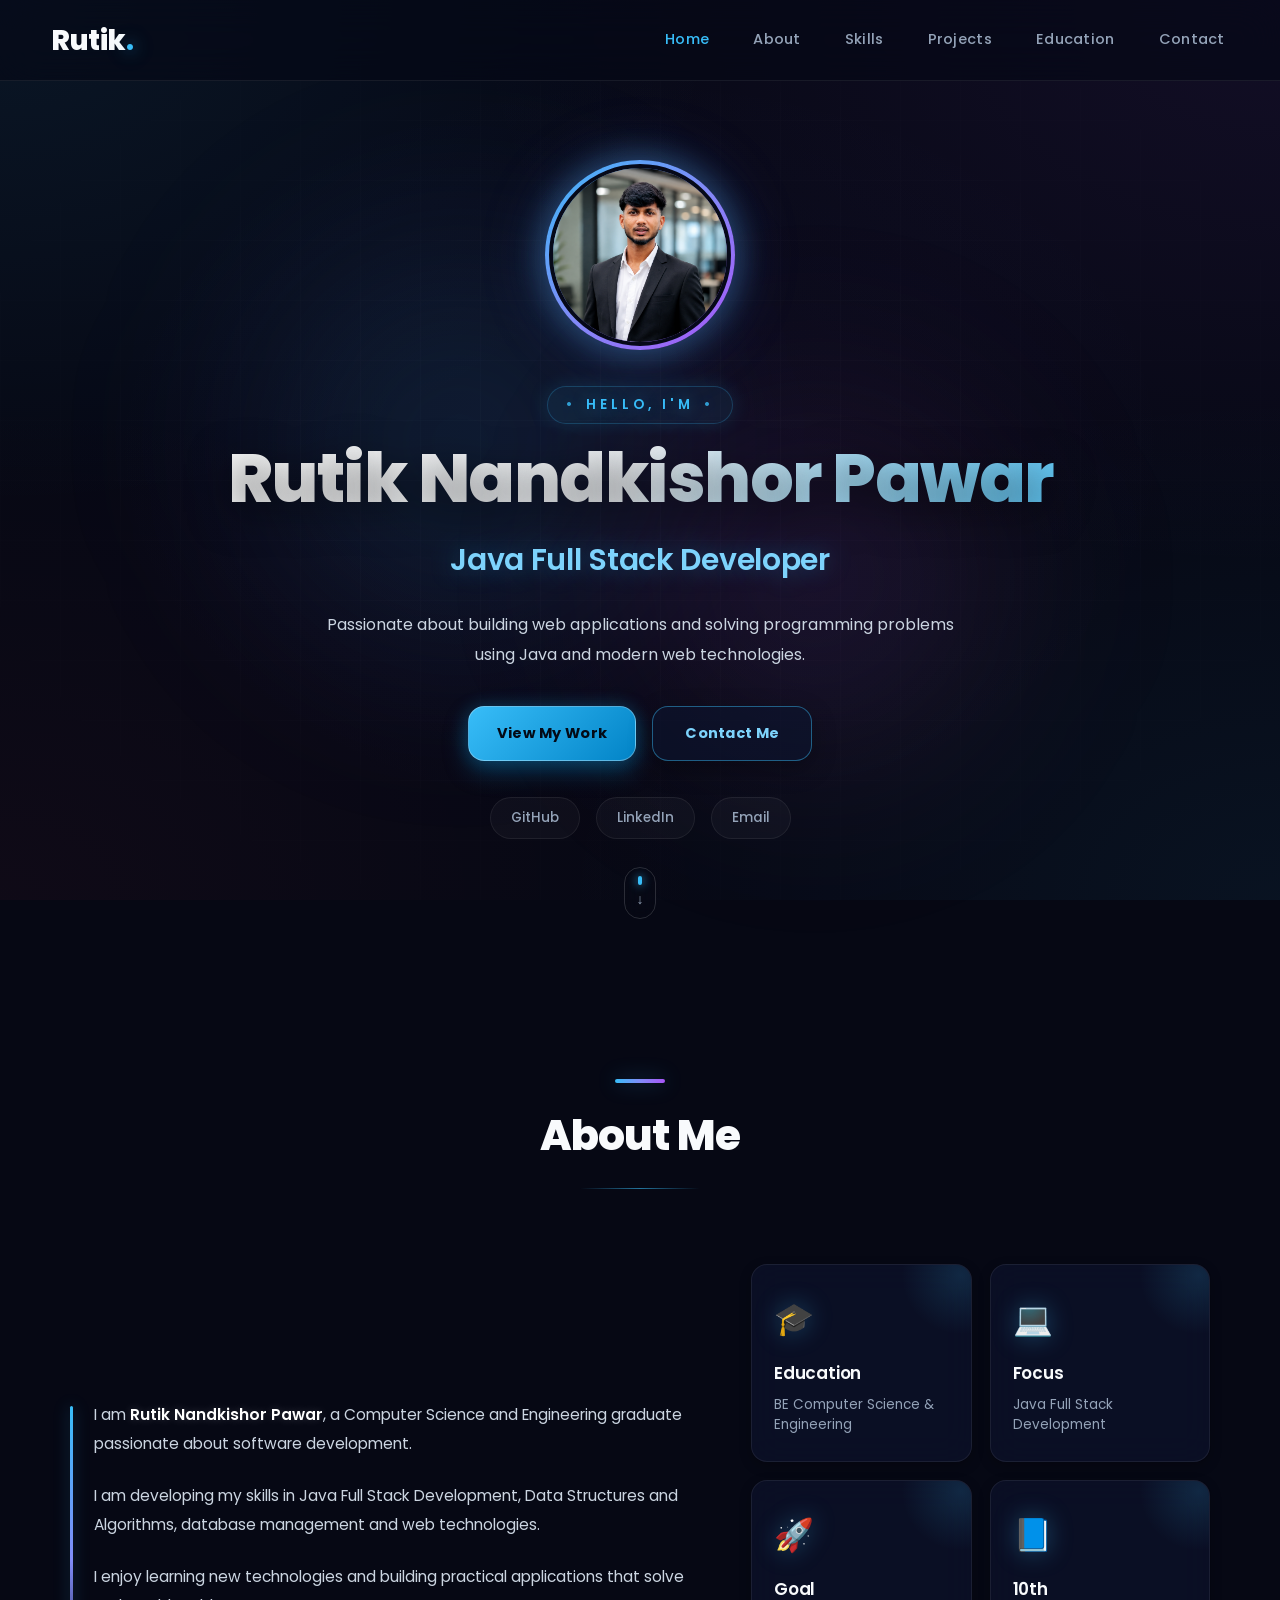
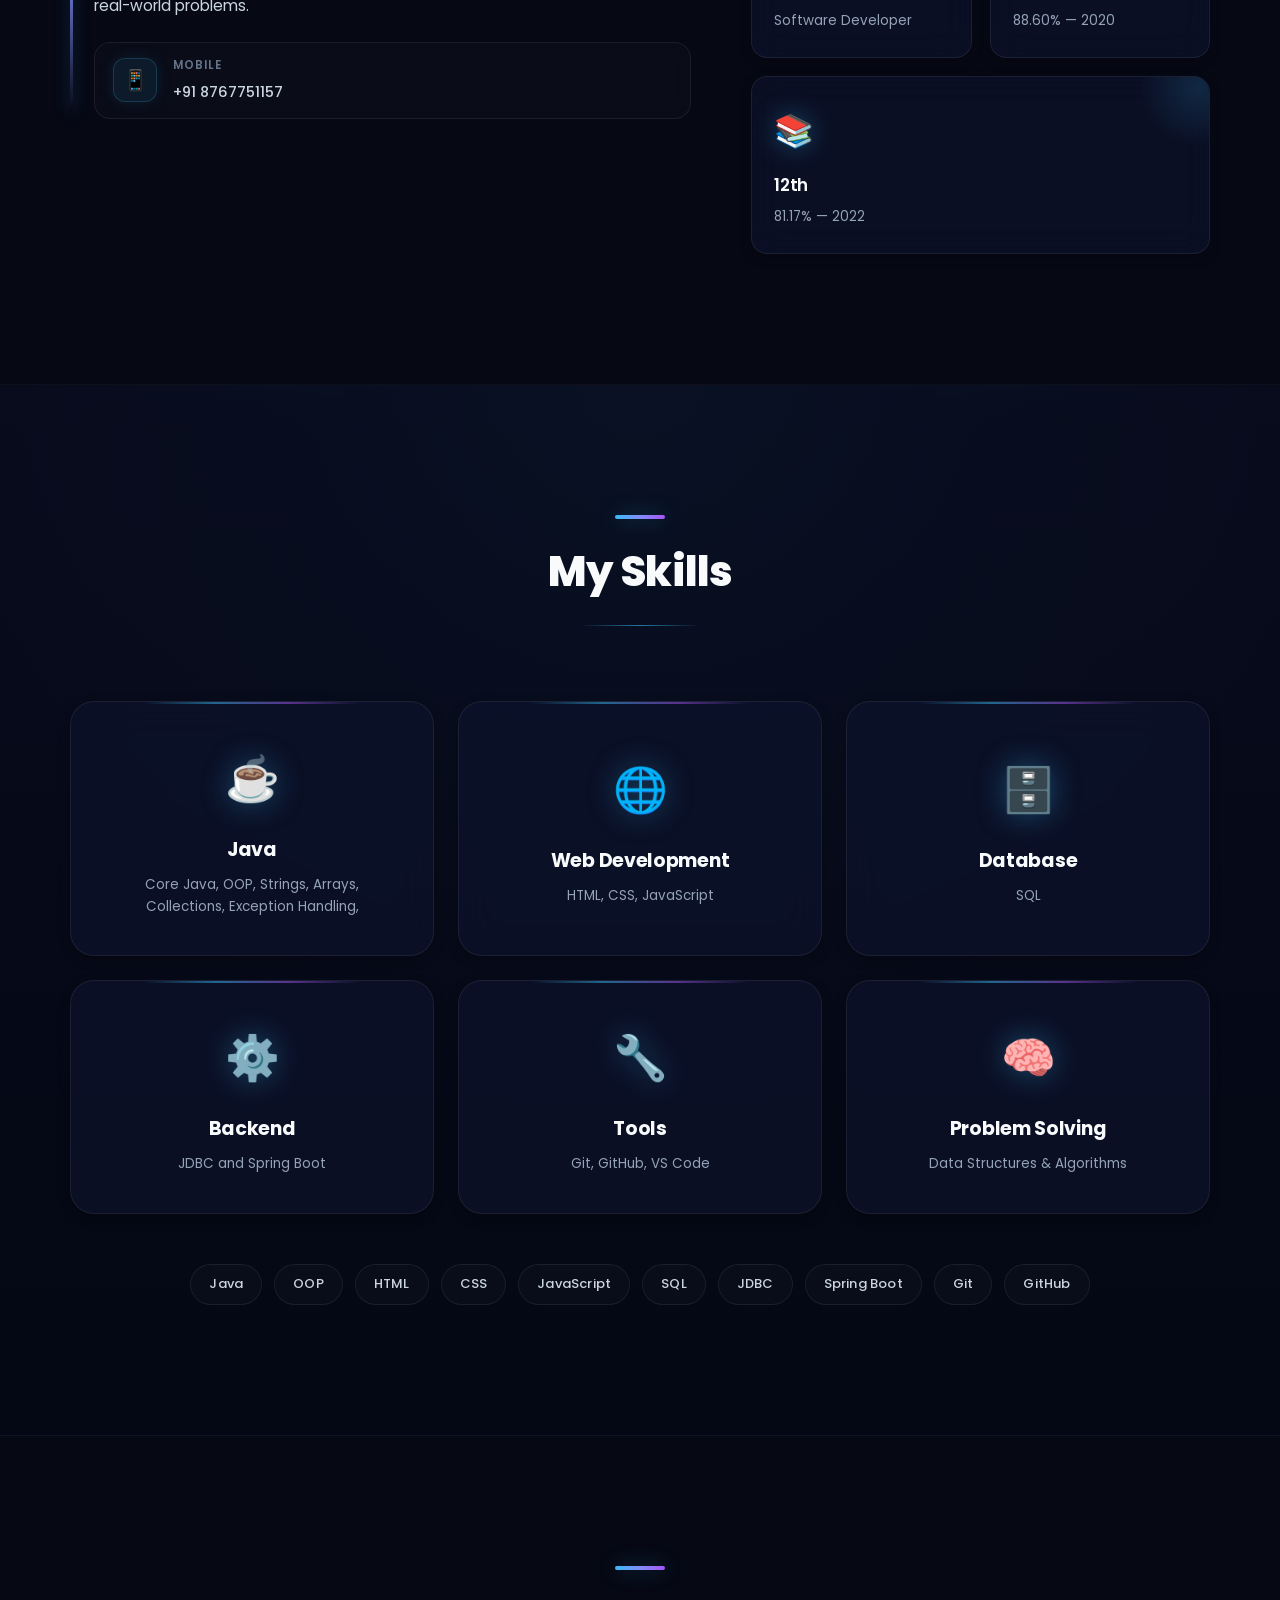
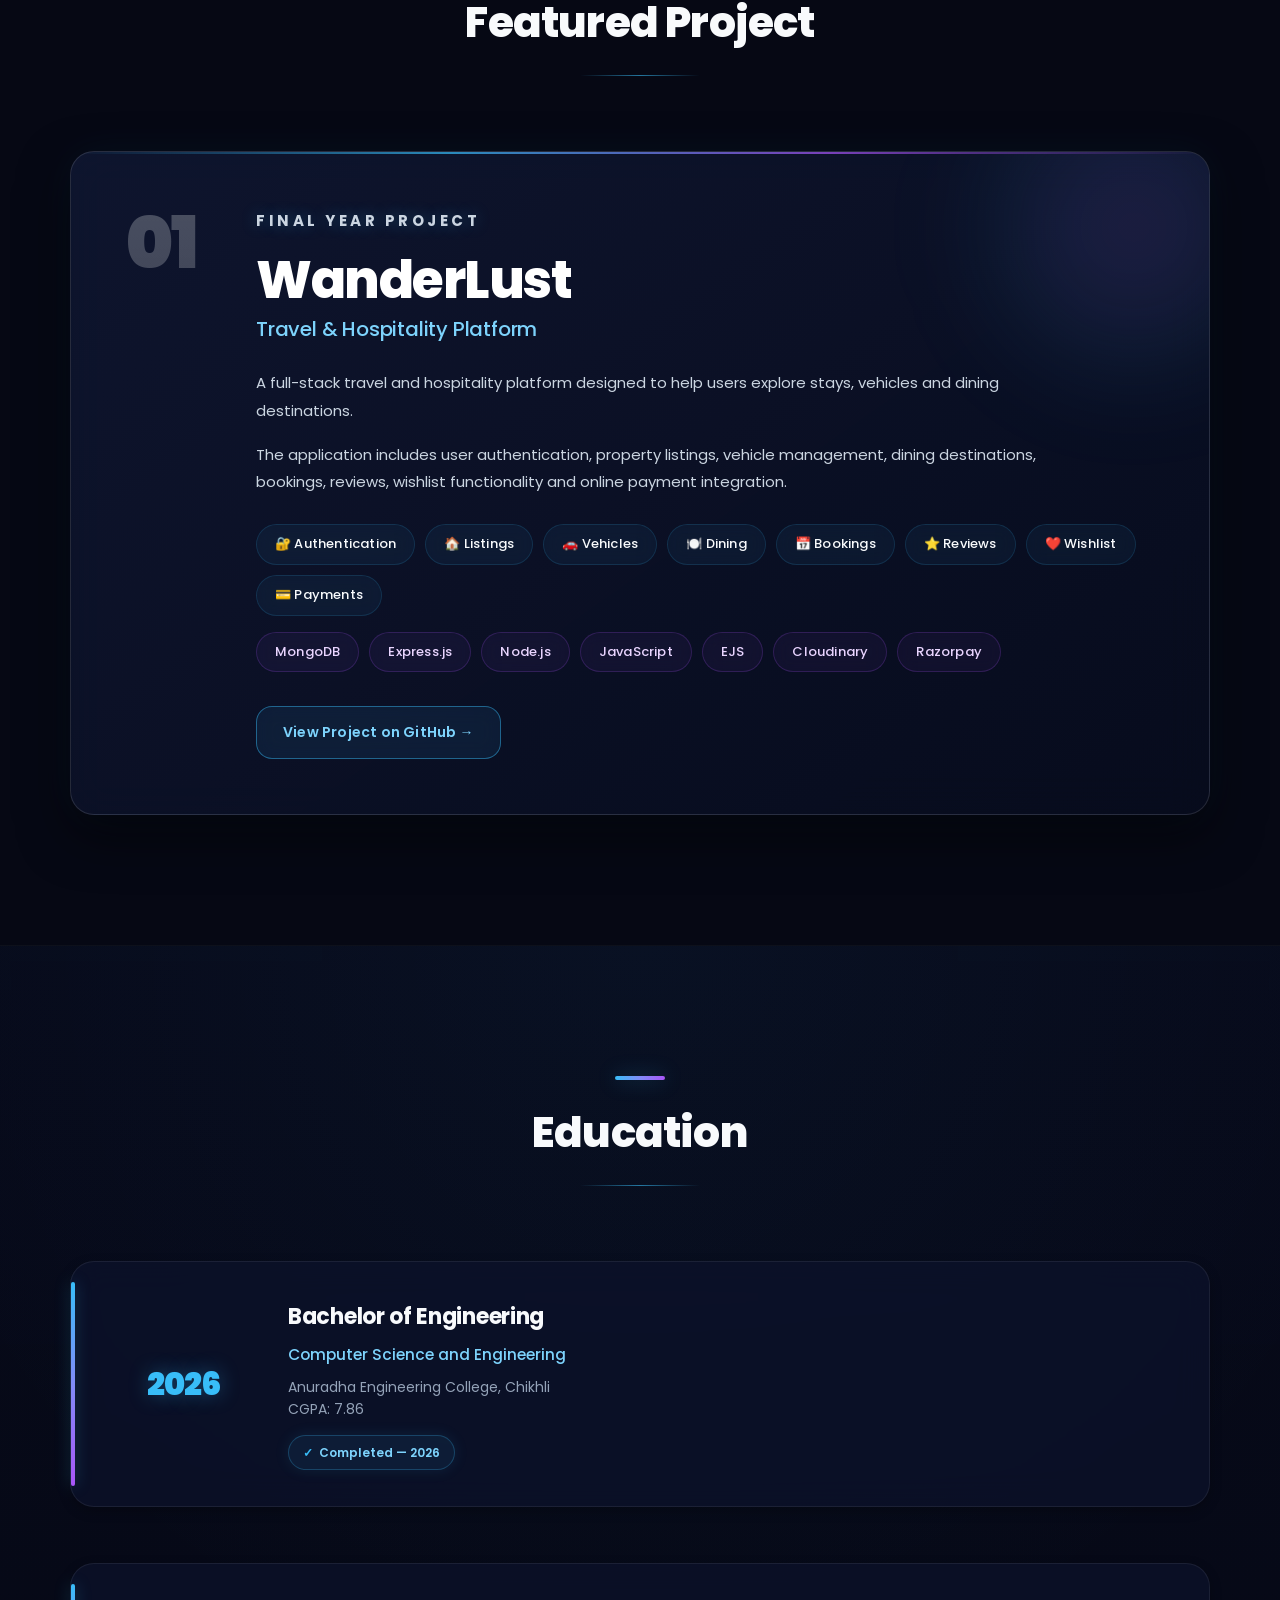
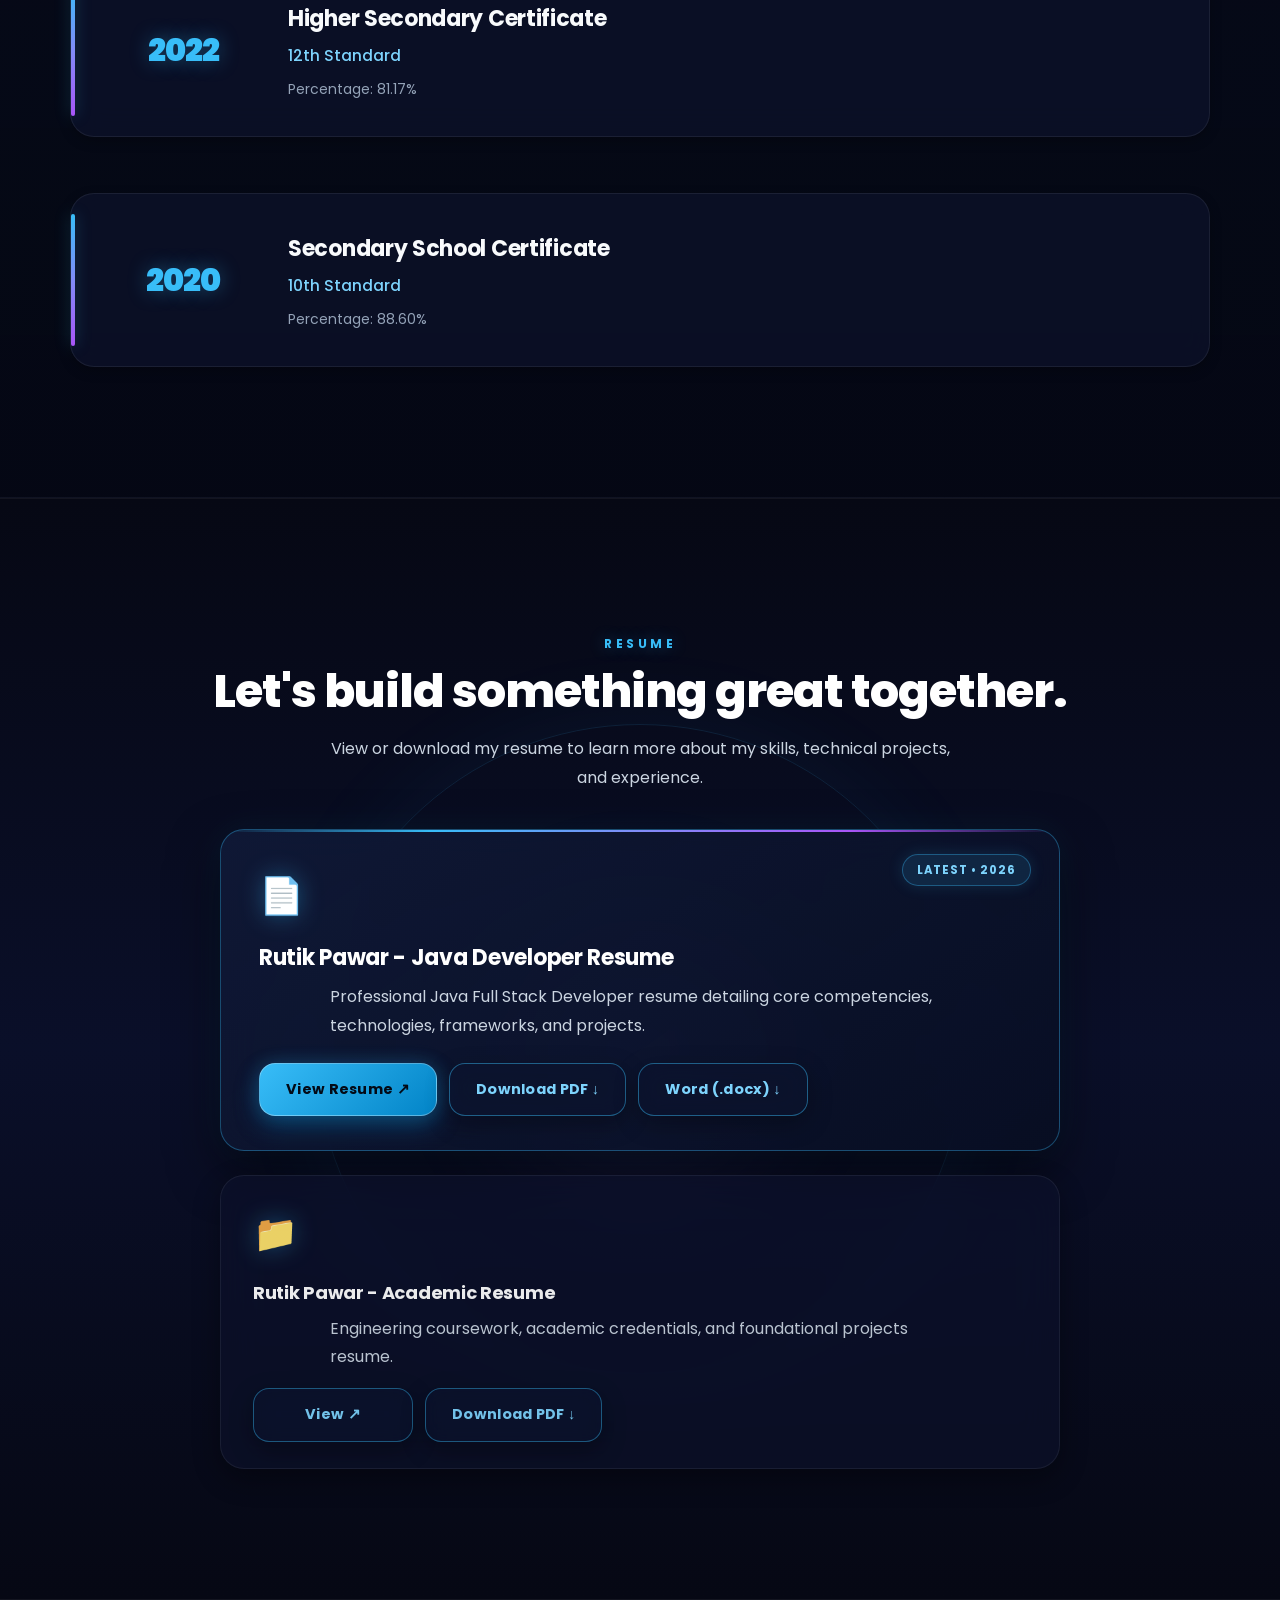
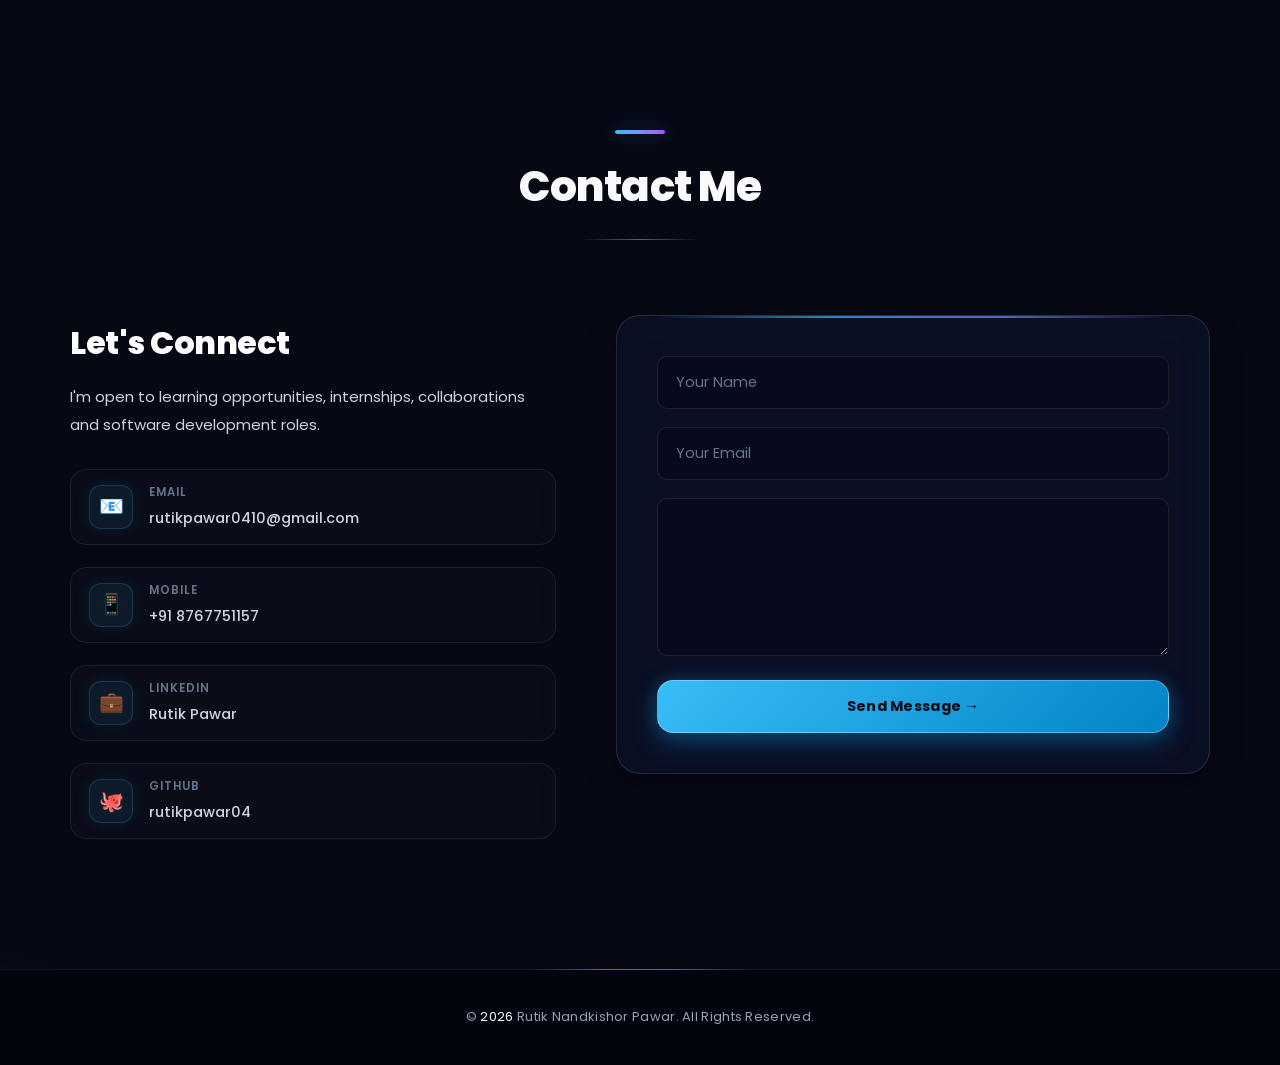
==== commit e3ef5031: "Updated portfolio and resume" ====
--- a/index.html
+++ b/index.html
@@ -316,7 +316,7 @@
 
                         <p>
                             81.17% — 2022
-                        </p>
+                        </p> 
 
                     </div>
 
@@ -361,7 +361,7 @@
 
                     <p>
                         Core Java, OOP, Strings,
-                        Arrays and DSA
+                        Arrays, Collections, Exception Handling,
                     </p>
 
                 </div>
@@ -399,7 +399,7 @@
                     </h3>
 
                     <p>
-                        SQL and MongoDB
+                        SQL
                     </p>
 
                 </div>
@@ -471,12 +471,12 @@
 
                 <span>Java</span>
                 <span>OOP</span>
-                <span>DSA</span>
+                <!-- <span>DSA</span> -->
                 <span>HTML</span>
                 <span>CSS</span>
                 <span>JavaScript</span>
                 <span>SQL</span>
-                <span>MongoDB</span>
+                <!-- <span>MongoDB</span> -->
                 <span>JDBC</span>
                 <span>Spring Boot</span>
                 <span>Git</span>
@@ -756,15 +756,15 @@
                         frameworks, and projects.</p>
 
                     <div class="resume-buttons">
-                        <a href="Rutik_Pawar_Java_Developer_Resume.pdf" target="_blank" rel="noopener noreferrer"
+                        <a href="resume/Resume.pdf" target="_blank" rel="noopener noreferrer"
                             class="btn">
                             View Resume ↗
                         </a>
-                        <a href="Rutik_Pawar_Java_Developer_Resume.pdf" download="Rutik_Pawar_Java_Developer_Resume.pdf"
+                        <a href="resume/Resume.pdf" download="Rutik Pawar.resume 29-09-2026.pdf"
                             class="btn btn-outline">
                             Download PDF ↓
                         </a>
-                        <a href="Rutik_Pawar_Java_Developer_Resume.docx"
+                        <a href="resume/Resume.pdf"
                             download="Rutik_Pawar_Java_Developer_Resume.docx" class="btn btn-outline">
                             Word (.docx) ↓
                         </a>
@@ -778,11 +778,11 @@
                     <p>Engineering coursework, academic credentials, and foundational projects resume.</p>
 
                     <div class="resume-buttons">
-                        <a href="RutikPawarResumeZENAR.pdf" target="_blank" rel="noopener noreferrer"
+                        <a href="resume/Rutik Nandkishor Pawar Resume.pdf.pdf" target="_blank" rel="noopener noreferrer"
                             class="btn btn-outline">
                             View ↗
                         </a>
-                        <a href="RutikPawarResumeZENAR.pdf" download="Rutik-Pawar-Resume.pdf" class="btn btn-outline">
+                        <a href="resume/Rutik Nandkishor Pawar Resume.pdf.pdf" download="Rutik-Pawar-Resume.pdf" class="btn btn-outline">
                             Download PDF ↓
                         </a>
                     </div>
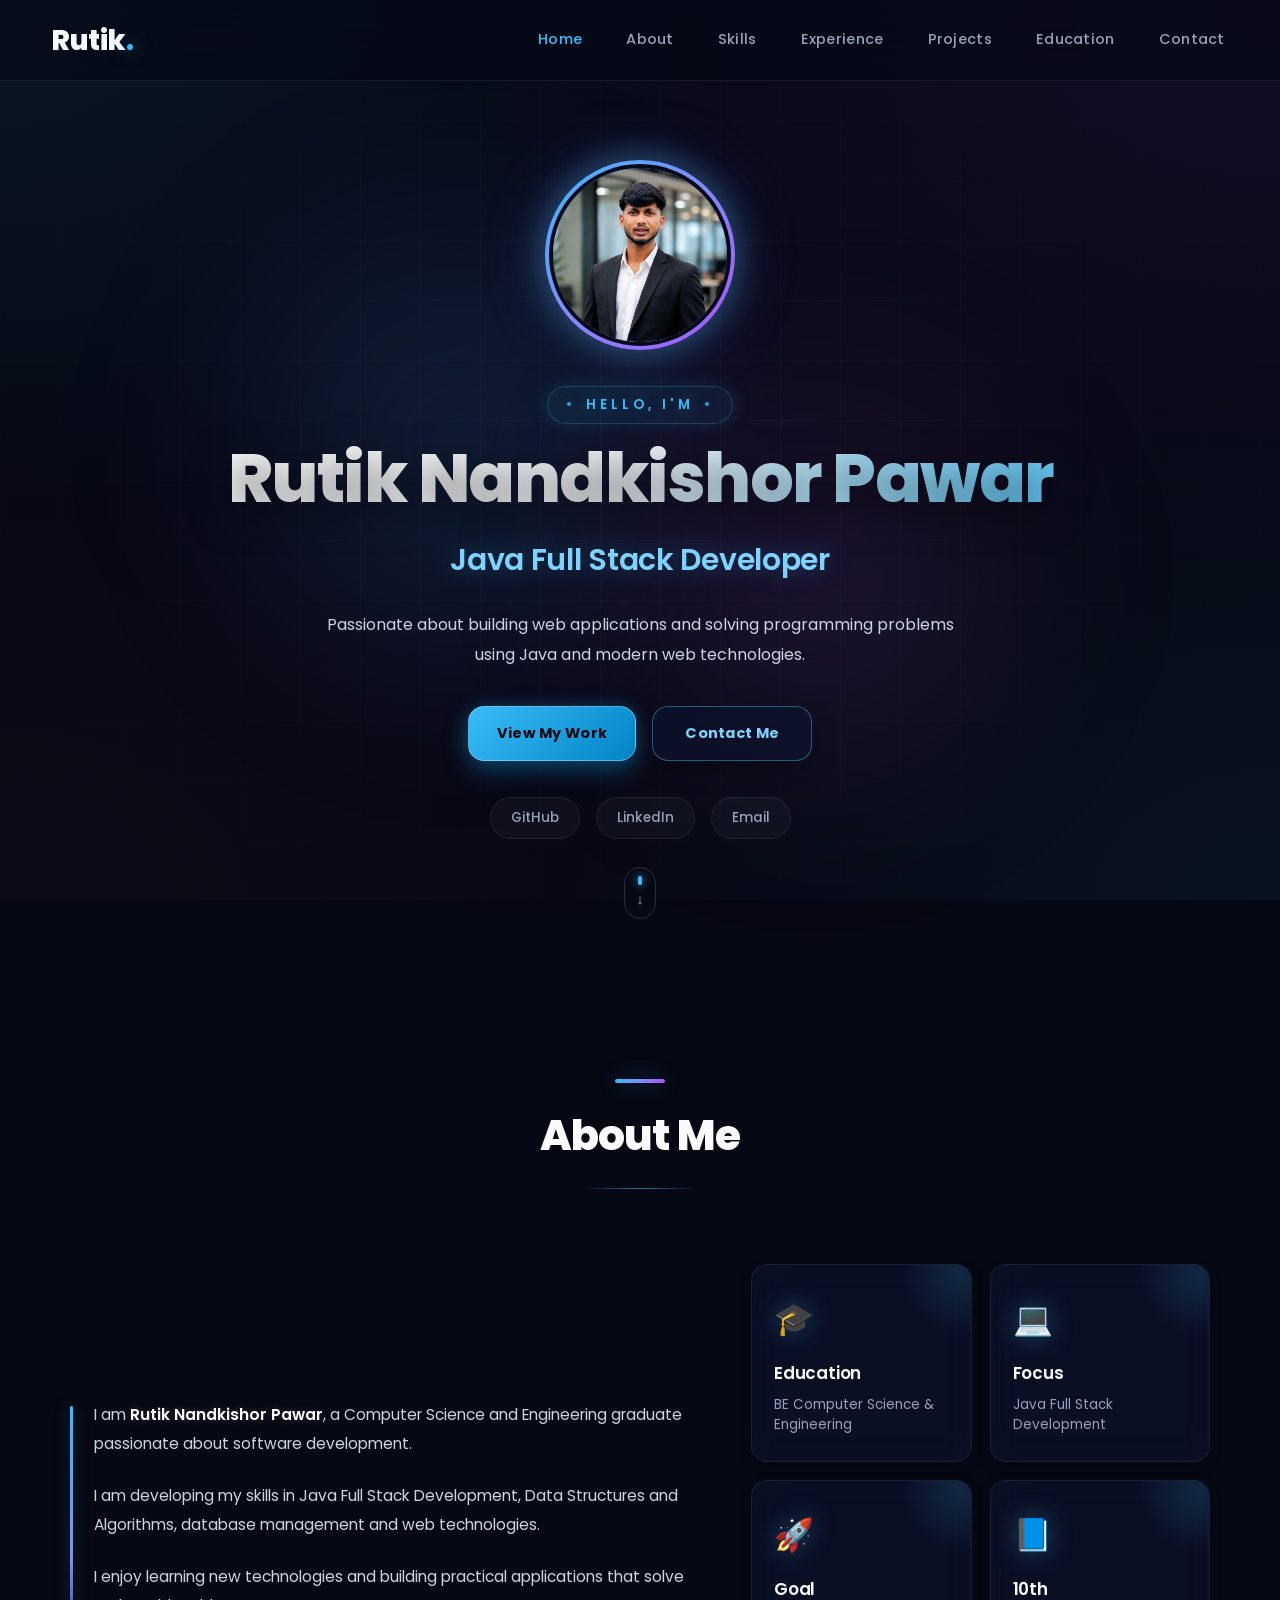
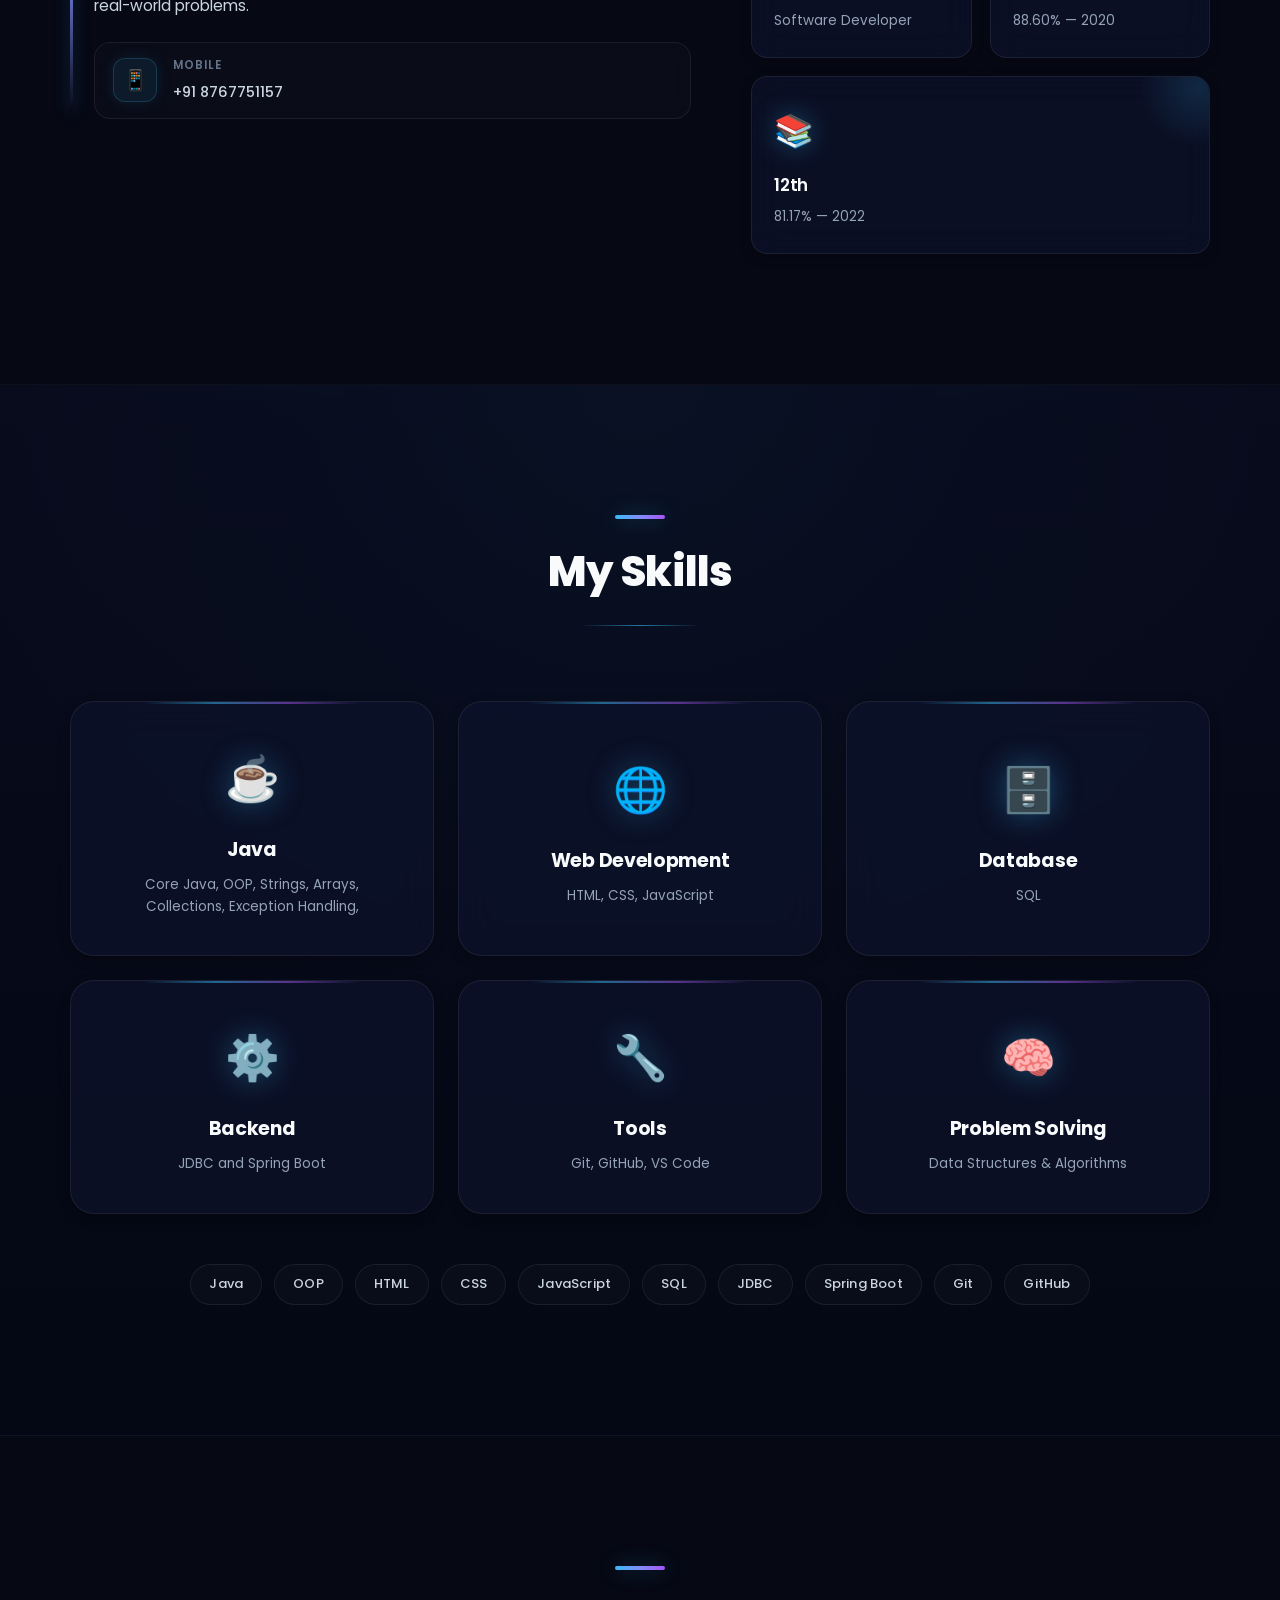
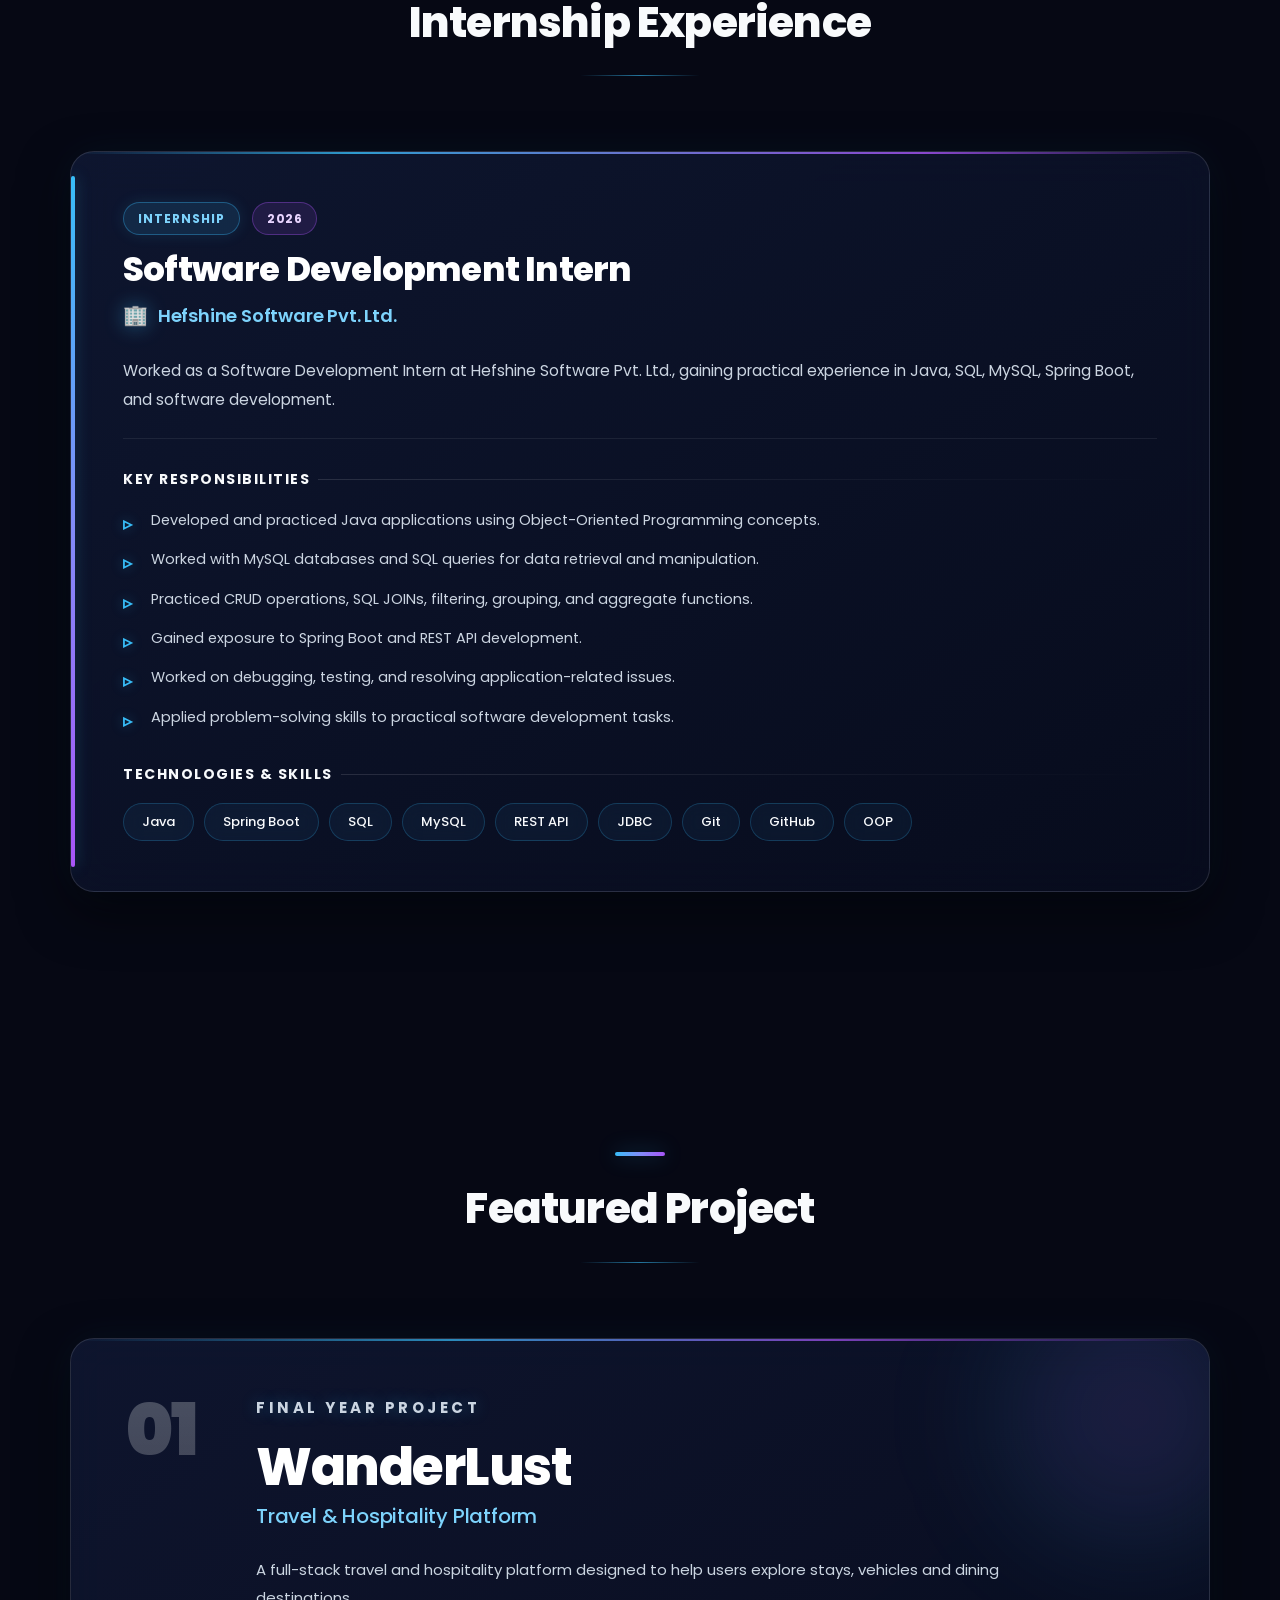
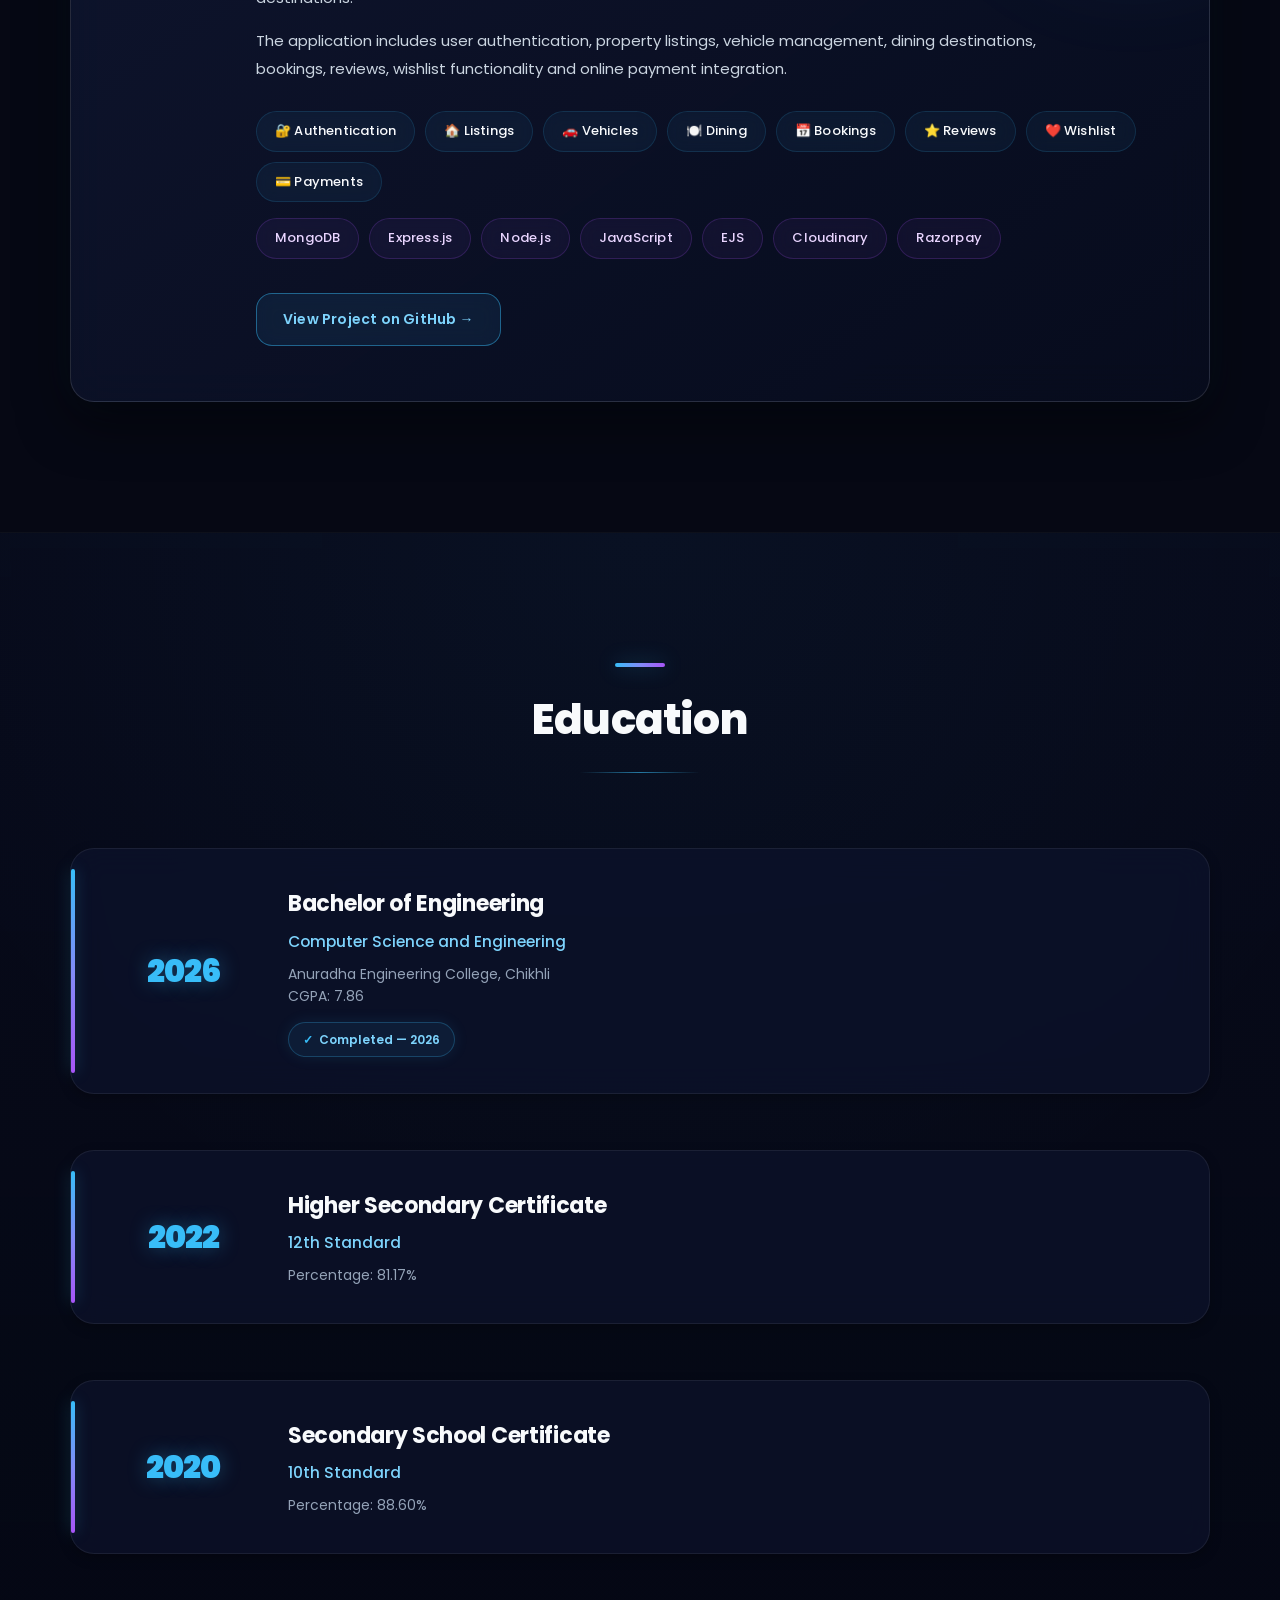
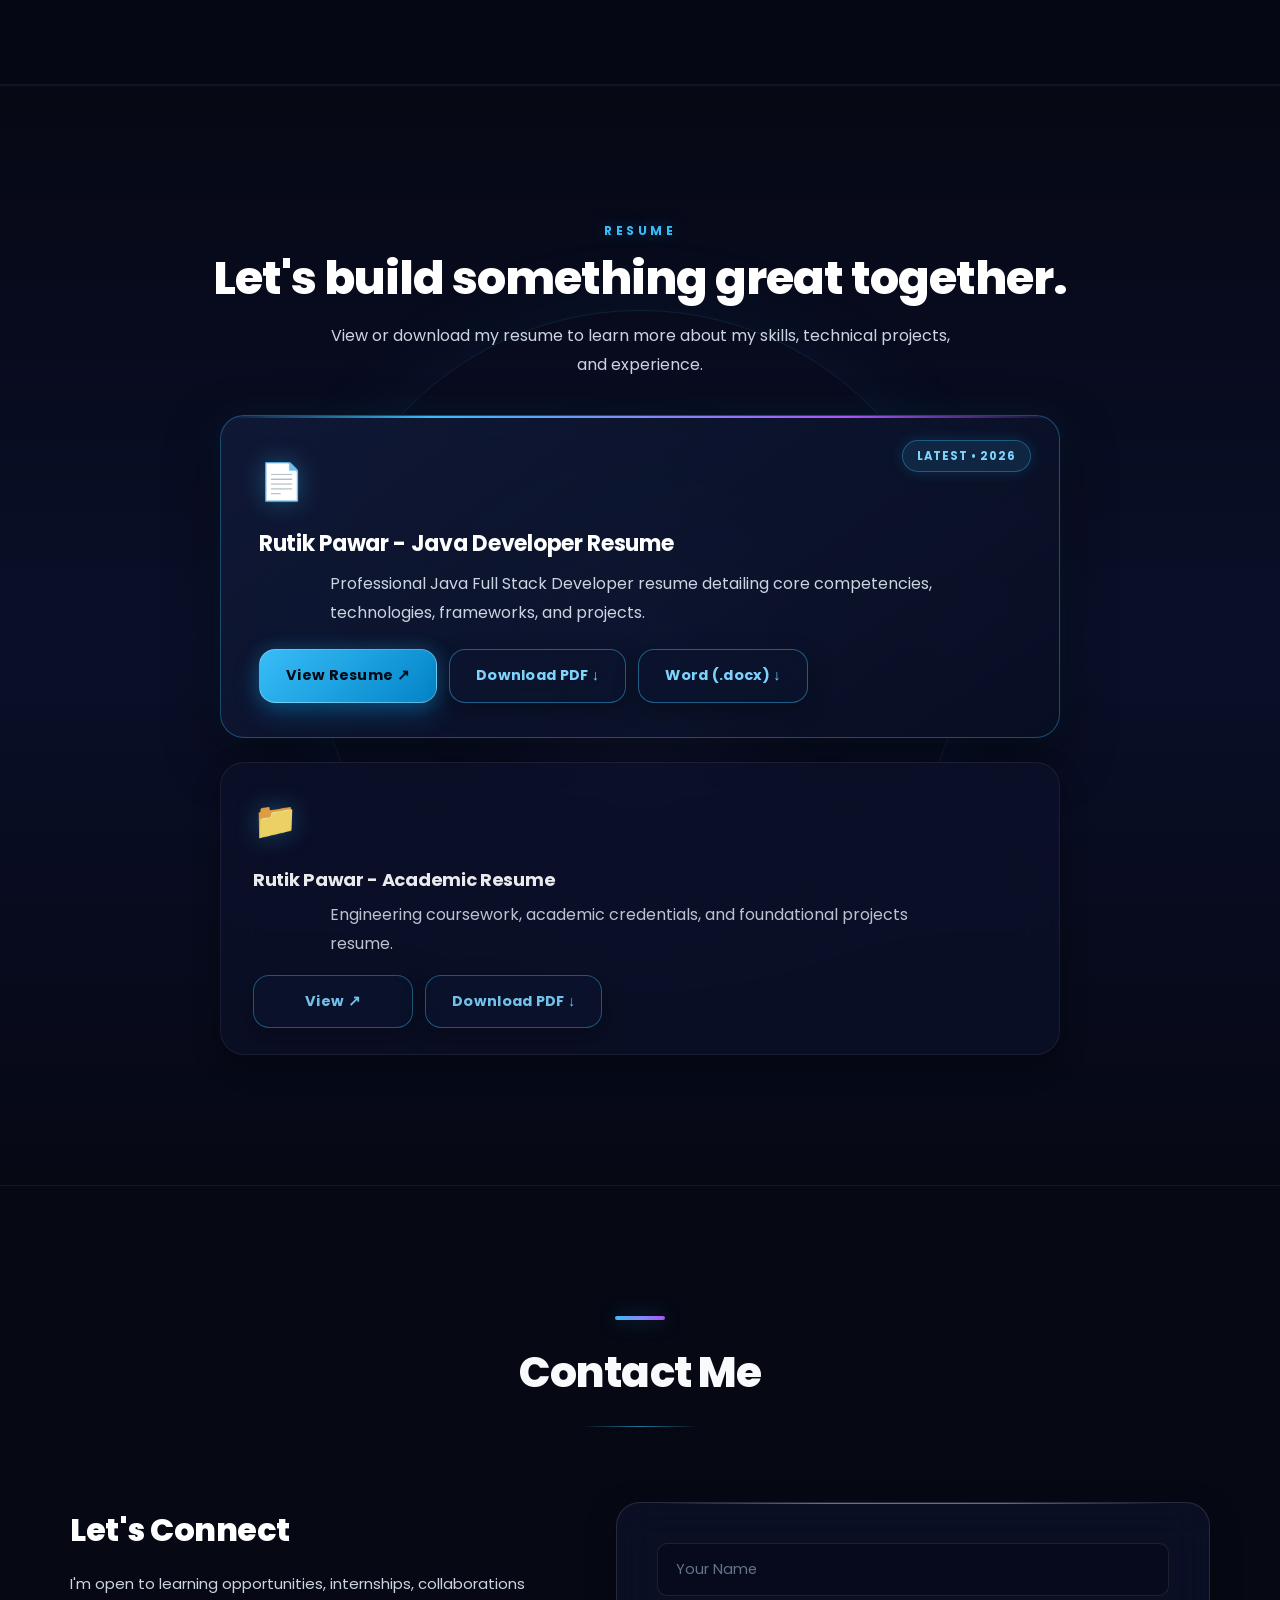
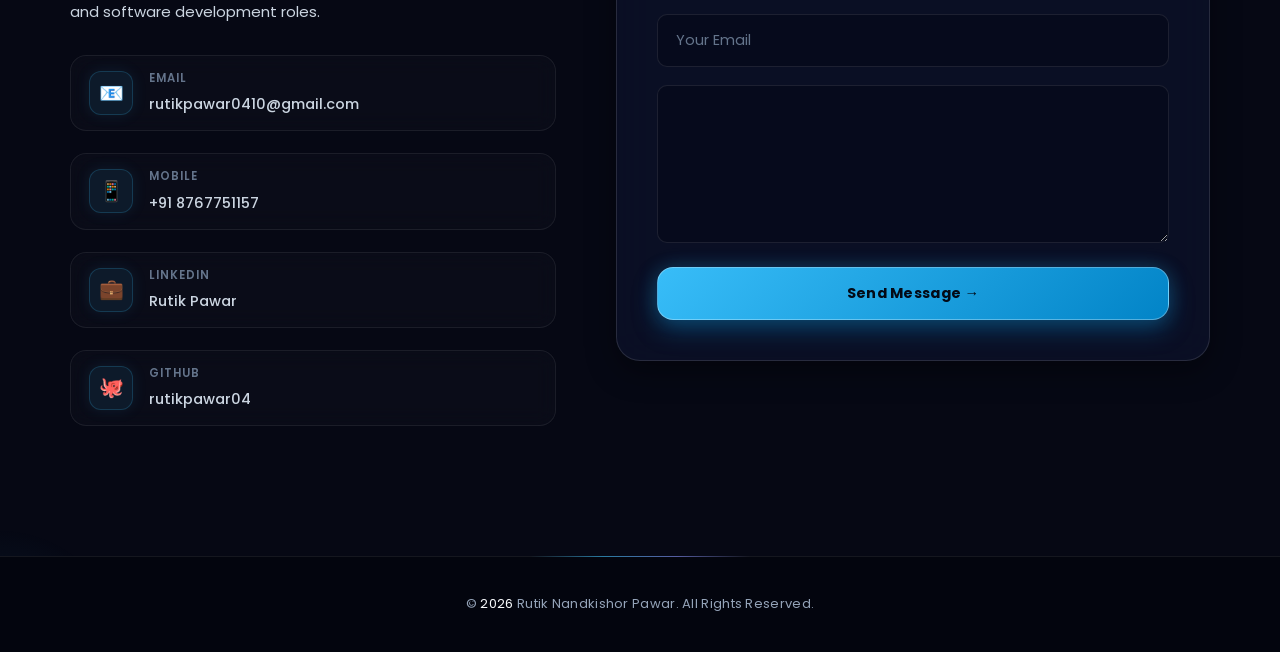
==== commit 5d5f99ba: "Update portfolio" ====
--- a/index.html
+++ b/index.html
@@ -43,6 +43,10 @@
 
                 <li>
                     <a href="#skills">Skills</a>
+                </li>
+
+                <li>
+                    <a href="#experience">Experience</a>
                 </li>
 
                 <li>
@@ -481,6 +485,95 @@
                 <span>Spring Boot</span>
                 <span>Git</span>
                 <span>GitHub</span>
+
+            </div>
+
+        </div>
+
+    </section>
+
+
+
+    <!-- =====================================================
+                        EXPERIENCE
+    ====================================================== -->
+
+    <section id="experience" class="section">
+
+        <div class="container">
+
+            <h2 class="section-title">
+                Internship Experience
+            </h2>
+
+            <div class="experience-card">
+
+                <div class="experience-header">
+
+                    <div class="experience-title-group">
+
+                        <div class="experience-meta">
+                            <span class="experience-type">Internship</span>
+                            <span class="experience-year">2026</span>
+                        </div>
+
+                        <h3 class="experience-role">
+                            Software Development Intern
+                        </h3>
+
+                        <h4 class="experience-company">
+                            <span class="company-icon">🏢</span>
+                            Hefshine Software Pvt. Ltd.
+                        </h4>
+
+                    </div>
+
+                </div>
+
+                <div class="experience-body">
+
+                    <p class="experience-description">
+                        Worked as a Software Development Intern at Hefshine Software Pvt. Ltd., gaining practical experience in Java, SQL, MySQL, Spring Boot, and software development.
+                    </p>
+
+                    <div class="experience-responsibilities-block">
+
+                        <p class="experience-subtitle">
+                            Key Responsibilities
+                        </p>
+
+                        <ul class="experience-responsibilities">
+                            <li>Developed and practiced Java applications using Object-Oriented Programming concepts.</li>
+                            <li>Worked with MySQL databases and SQL queries for data retrieval and manipulation.</li>
+                            <li>Practiced CRUD operations, SQL JOINs, filtering, grouping, and aggregate functions.</li>
+                            <li>Gained exposure to Spring Boot and REST API development.</li>
+                            <li>Worked on debugging, testing, and resolving application-related issues.</li>
+                            <li>Applied problem-solving skills to practical software development tasks.</li>
+                        </ul>
+
+                    </div>
+
+                    <div class="experience-skills-block">
+
+                        <p class="experience-subtitle">
+                            Technologies &amp; Skills
+                        </p>
+
+                        <div class="experience-skills">
+                            <span>Java</span>
+                            <span>Spring Boot</span>
+                            <span>SQL</span>
+                            <span>MySQL</span>
+                            <span>REST API</span>
+                            <span>JDBC</span>
+                            <span>Git</span>
+                            <span>GitHub</span>
+                            <span>OOP</span>
+                        </div>
+
+                    </div>
+
+                </div>
 
             </div>
 
--- a/style.css
+++ b/style.css
@@ -1001,7 +1001,211 @@
 }
 
 /* =========================================================
-   11. FEATURED PROJECTS SECTION
+   11. INTERNSHIP EXPERIENCE SECTION
+   ========================================================= */
+.experience-card {
+    position: relative;
+    padding: 50px 52px;
+    border-radius: var(--radius-lg);
+    background: linear-gradient(145deg, rgba(16, 24, 52, 0.85) 0%, rgba(8, 12, 30, 0.88) 100%);
+    border: 1px solid var(--border-glass);
+    backdrop-filter: blur(20px);
+    -webkit-backdrop-filter: blur(20px);
+    box-shadow: var(--shadow-lg), 0 0 40px rgba(56, 189, 248, 0.06);
+    overflow: hidden;
+    transition: transform var(--transition-smooth), border-color var(--transition-smooth), box-shadow var(--transition-smooth);
+}
+
+.experience-card::before {
+    content: "";
+    position: absolute;
+    top: 0;
+    left: 0;
+    width: 100%;
+    height: 2px;
+    background: linear-gradient(90deg, transparent, var(--primary), var(--secondary), var(--accent), transparent);
+    opacity: 0.8;
+}
+
+.experience-card::after {
+    content: "";
+    position: absolute;
+    left: 0;
+    top: 24px;
+    bottom: 24px;
+    width: 3.5px;
+    border-radius: var(--radius-full);
+    background: linear-gradient(180deg, var(--primary), var(--secondary), var(--accent));
+    box-shadow: 0 0 15px var(--primary-glow);
+}
+
+.experience-card:hover {
+    transform: translateY(-5px);
+    border-color: var(--border-highlight);
+    box-shadow: var(--shadow-lg), 0 0 45px rgba(56, 189, 248, 0.16);
+}
+
+.experience-header {
+    margin-bottom: 24px;
+}
+
+.experience-meta {
+    display: flex;
+    align-items: center;
+    gap: 12px;
+    margin-bottom: 14px;
+    flex-wrap: wrap;
+}
+
+.experience-type {
+    display: inline-flex;
+    align-items: center;
+    gap: 6px;
+    padding: 5px 14px;
+    border-radius: var(--radius-full);
+    background: rgba(56, 189, 248, 0.12);
+    border: 1px solid rgba(56, 189, 248, 0.35);
+    color: var(--primary-light);
+    font-size: 12px;
+    font-weight: 700;
+    letter-spacing: 1px;
+    text-transform: uppercase;
+    box-shadow: 0 0 15px rgba(56, 189, 248, 0.12);
+}
+
+.experience-year {
+    display: inline-flex;
+    align-items: center;
+    padding: 5px 14px;
+    border-radius: var(--radius-full);
+    background: rgba(168, 85, 247, 0.12);
+    border: 1px solid rgba(168, 85, 247, 0.35);
+    color: #e9d5ff;
+    font-size: 12px;
+    font-weight: 700;
+    letter-spacing: 0.5px;
+}
+
+.experience-role {
+    color: #ffffff;
+    font-size: clamp(24px, 4vw, 34px);
+    font-weight: 800;
+    line-height: 1.2;
+    letter-spacing: -0.8px;
+    margin-bottom: 8px;
+}
+
+.experience-company {
+    color: var(--primary-light);
+    font-size: 18px;
+    font-weight: 600;
+    display: flex;
+    align-items: center;
+    gap: 10px;
+    letter-spacing: -0.2px;
+}
+
+.experience-company .company-icon {
+    font-size: 20px;
+    filter: drop-shadow(0 0 10px rgba(56, 189, 248, 0.4));
+}
+
+.experience-description {
+    color: var(--text-secondary);
+    font-size: 15.5px;
+    line-height: 1.85;
+    margin-bottom: 28px;
+    padding-bottom: 24px;
+    border-bottom: 1px solid var(--border-subtle);
+}
+
+.experience-subtitle {
+    color: var(--text-primary);
+    font-size: 14px;
+    font-weight: 700;
+    letter-spacing: 1.5px;
+    margin-bottom: 16px;
+    display: flex;
+    align-items: center;
+    gap: 8px;
+    text-transform: uppercase;
+}
+
+.experience-subtitle::after {
+    content: "";
+    flex: 1;
+    height: 1px;
+    background: linear-gradient(90deg, var(--border-glass), transparent);
+}
+
+.experience-responsibilities {
+    list-style: none;
+    display: flex;
+    flex-direction: column;
+    gap: 14px;
+    margin-bottom: 32px;
+}
+
+.experience-responsibilities li {
+    position: relative;
+    padding-left: 28px;
+    color: var(--text-secondary);
+    font-size: 14.5px;
+    line-height: 1.75;
+    transition: color var(--transition-fast), transform var(--transition-fast);
+}
+
+.experience-responsibilities li::before {
+    content: "▹";
+    position: absolute;
+    left: 0;
+    top: 0;
+    color: var(--primary);
+    font-size: 18px;
+    font-weight: 800;
+    text-shadow: 0 0 12px var(--primary-glow);
+    transition: transform var(--transition-fast);
+}
+
+.experience-responsibilities li:hover {
+    color: #ffffff;
+    transform: translateX(4px);
+}
+
+.experience-responsibilities li:hover::before {
+    transform: scale(1.2);
+}
+
+.experience-skills {
+    display: flex;
+    flex-wrap: wrap;
+    gap: 10px;
+}
+
+.experience-skills span {
+    display: inline-flex;
+    align-items: center;
+    padding: 7px 18px;
+    border-radius: var(--radius-full);
+    background: rgba(56, 189, 248, 0.05);
+    border: 1px solid rgba(56, 189, 248, 0.22);
+    color: var(--text-primary);
+    font-size: 13px;
+    font-weight: 500;
+    backdrop-filter: blur(8px);
+    transition: all var(--transition-smooth);
+}
+
+.experience-skills span:hover {
+    color: #ffffff;
+    border-color: var(--primary);
+    background: rgba(56, 189, 248, 0.16);
+    transform: translateY(-3px);
+    box-shadow: 0 8px 20px rgba(0, 0, 0, 0.3), 0 0 18px rgba(56, 189, 248, 0.3);
+}
+
+/* =========================================================
+   12. FEATURED PROJECTS SECTION
    ========================================================= */
 .project-main {
     position: relative;
@@ -1800,6 +2004,10 @@
     .education-card {
         padding: 30px 32px;
         gap: 25px;
+    }
+
+    .experience-card {
+        padding: 40px 34px;
     }
 }
 
@@ -1899,6 +2107,27 @@
     .contact-form {
         padding: 28px 22px;
     }
+
+    .experience-card {
+        padding: 32px 24px;
+    }
+
+    .experience-card::after {
+        top: 0;
+        bottom: auto;
+        left: 25px;
+        right: 25px;
+        width: auto;
+        height: 3px;
+    }
+
+    .experience-role {
+        font-size: 24px;
+    }
+
+    .experience-company {
+        font-size: 16px;
+    }
 }
 
 /* =========================================================
@@ -1961,6 +2190,18 @@
 
     .skills-grid {
         grid-template-columns: 1fr;
+    }
+
+    .experience-card {
+        padding: 26px 18px;
+    }
+
+    .experience-role {
+        font-size: 21px;
+    }
+
+    .experience-meta {
+        gap: 8px;
     }
 
     .project-content h3 {
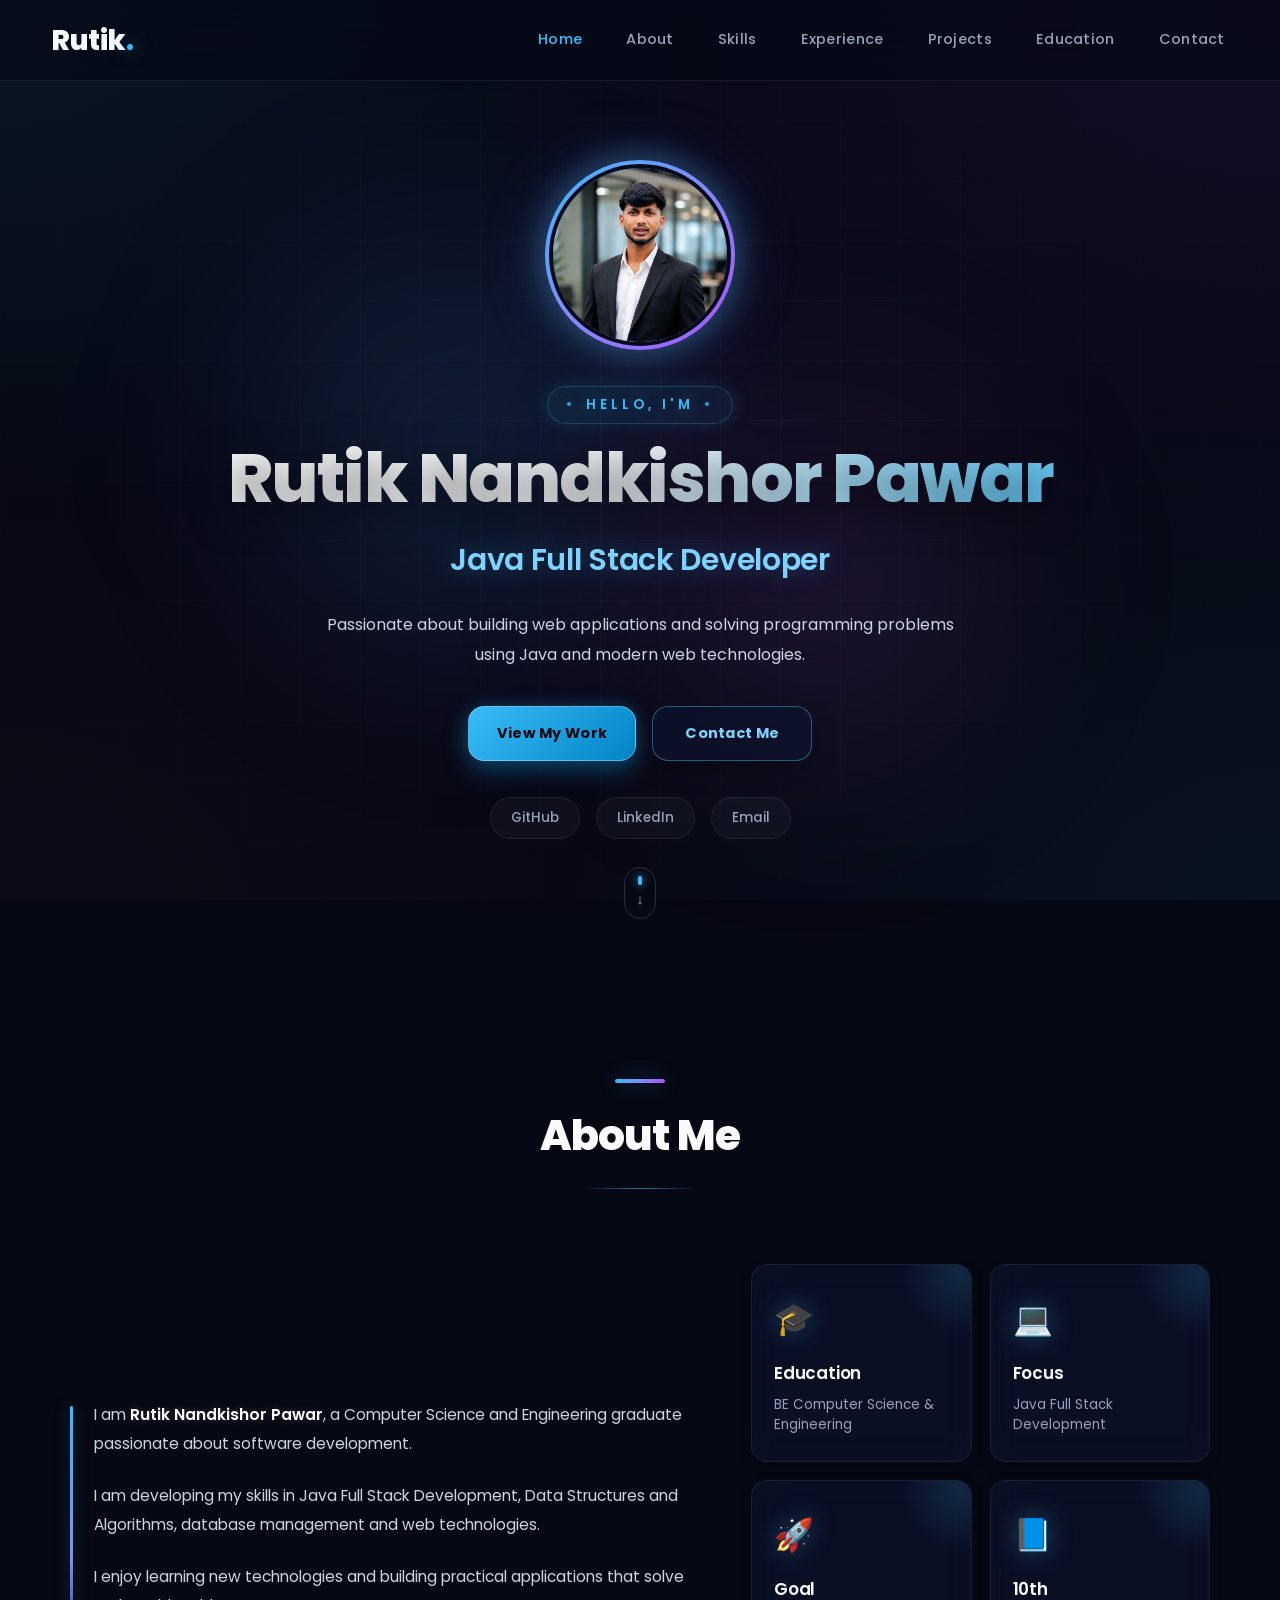
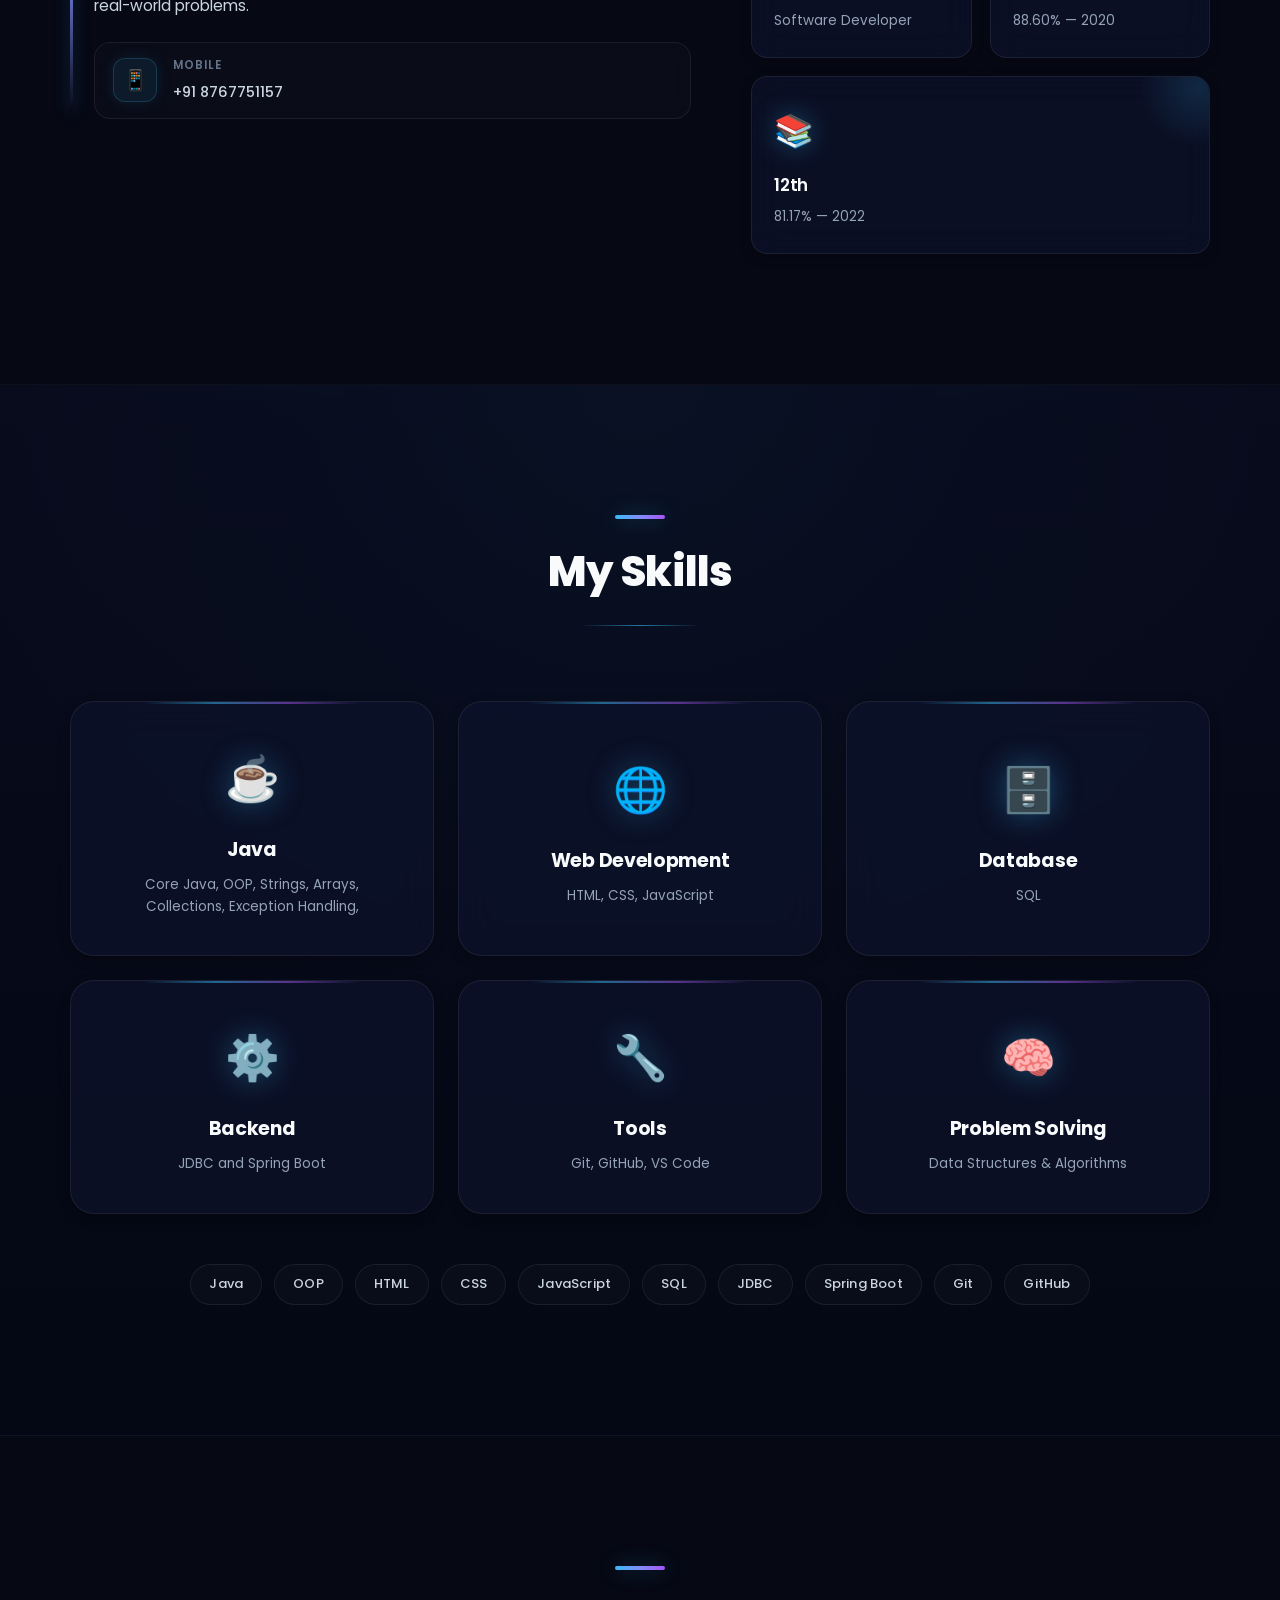
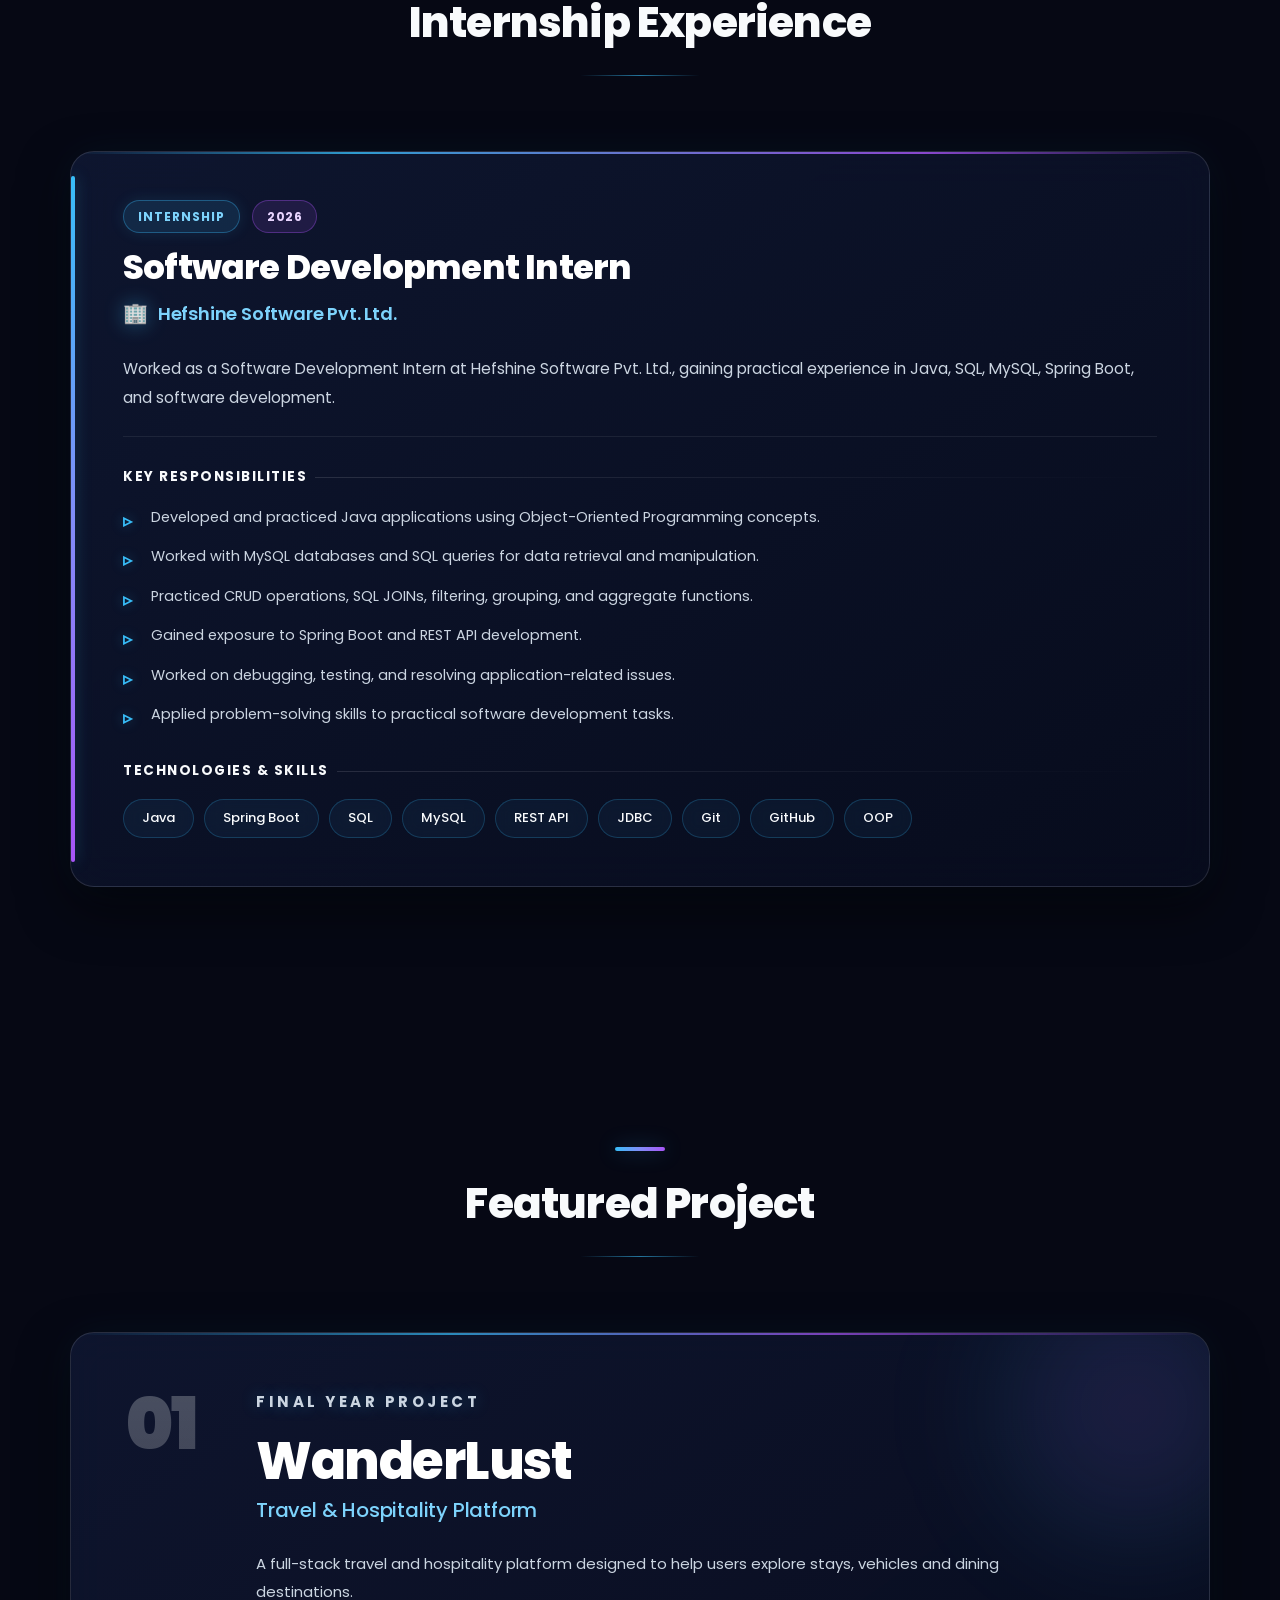
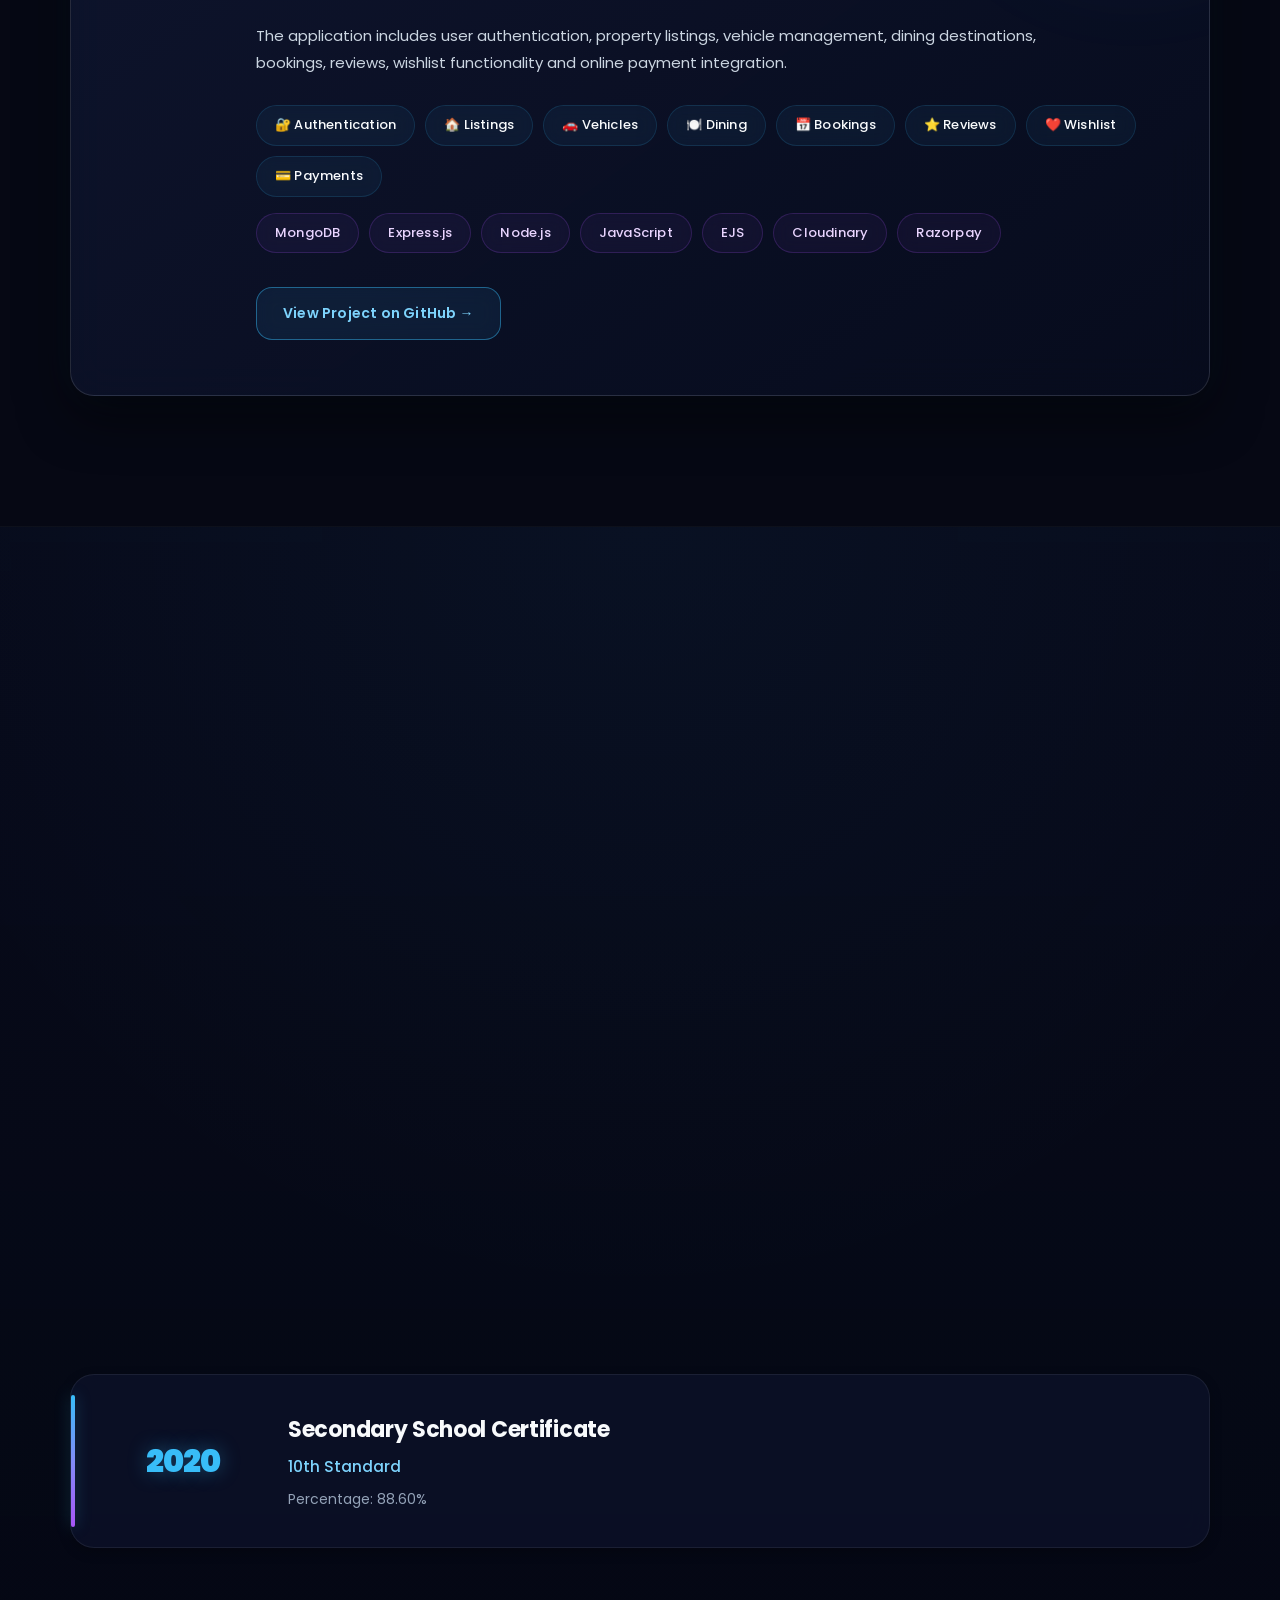
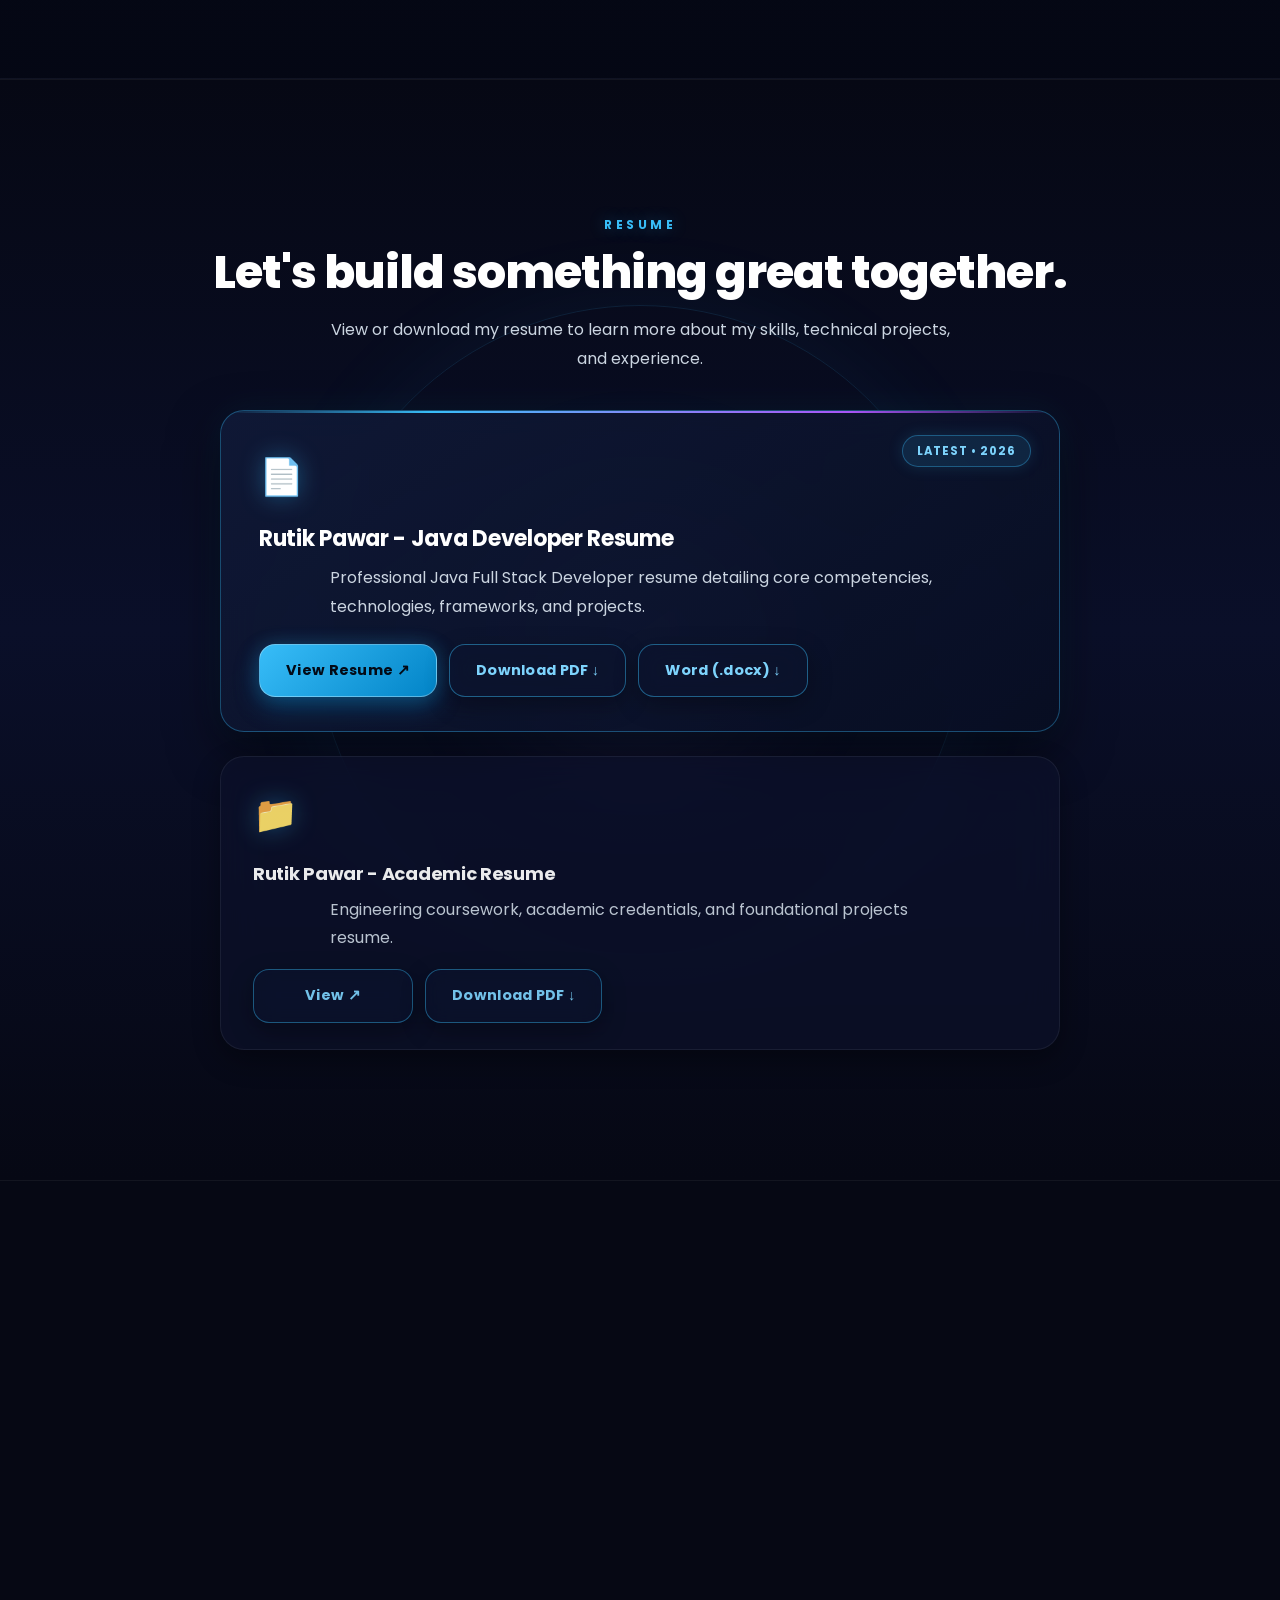
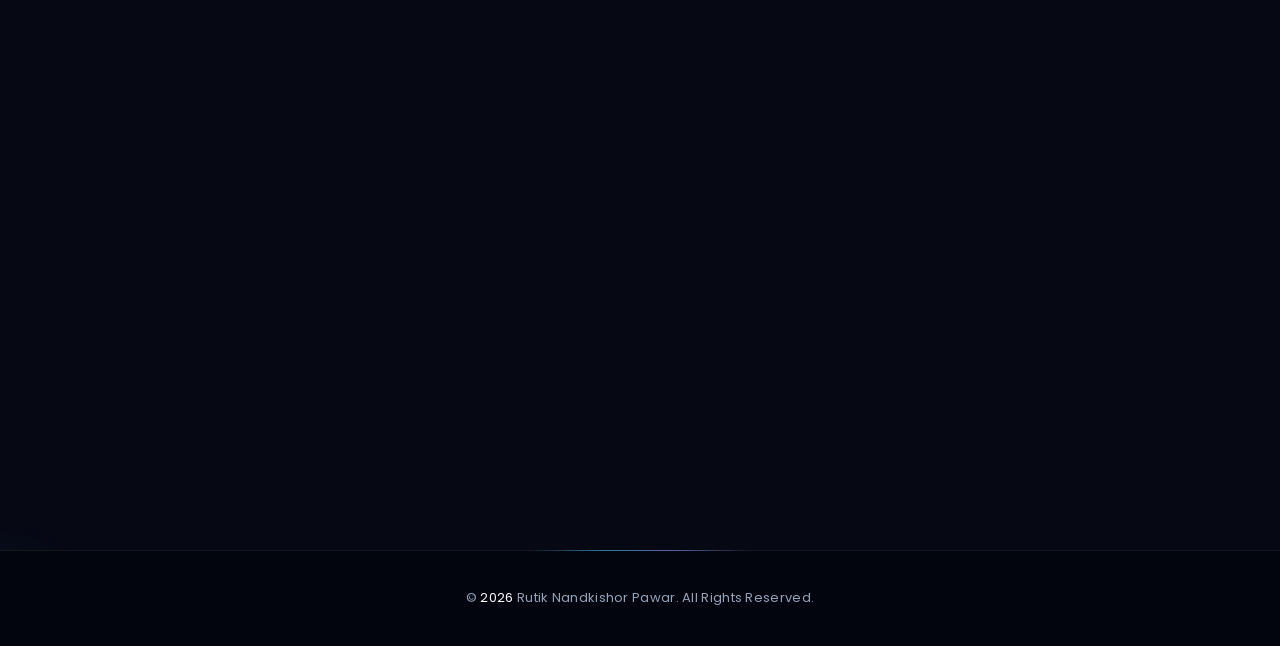
==== commit a56aea87: "Update portfolio and resume" ====
--- a/index.html
+++ b/index.html
@@ -849,15 +849,15 @@
                         frameworks, and projects.</p>
 
                     <div class="resume-buttons">
-                        <a href="resume/Resume.pdf" target="_blank" rel="noopener noreferrer"
+                        <a href="resume/Rutik Pawar - Resume 07-10-2026.pdf" target="_blank" rel="noopener noreferrer"
                             class="btn">
                             View Resume ↗
                         </a>
-                        <a href="resume/Resume.pdf" download="Rutik Pawar.resume 29-09-2026.pdf"
+                        <a href="resume/Rutik Pawar - Resume 07-10-2026.pdf" download="Rutik Pawar - Resume 07-10-2026.pdf"
                             class="btn btn-outline">
                             Download PDF ↓
                         </a>
-                        <a href="resume/Resume.pdf"
+                        <a href="resume/Rutik Pawar - Resume 07-10-2026.pdf"
                             download="Rutik_Pawar_Java_Developer_Resume.docx" class="btn btn-outline">
                             Word (.docx) ↓
                         </a>
@@ -871,11 +871,11 @@
                     <p>Engineering coursework, academic credentials, and foundational projects resume.</p>
 
                     <div class="resume-buttons">
-                        <a href="resume/Rutik Nandkishor Pawar Resume.pdf.pdf" target="_blank" rel="noopener noreferrer"
+                        <a href="resume/Resume.pdf" target="_blank" rel="noopener noreferrer"
                             class="btn btn-outline">
                             View ↗
                         </a>
-                        <a href="resume/Rutik Nandkishor Pawar Resume.pdf.pdf" download="Rutik-Pawar-Resume.pdf" class="btn btn-outline">
+                        <a href="resume/Resume.pdf" download="Rutik-Pawar-Resume.pdf" class="btn btn-outline">
                             Download PDF ↓
                         </a>
                     </div>
--- a/style.css
+++ b/style.css
@@ -1005,7 +1005,7 @@
    ========================================================= */
 .experience-card {
     position: relative;
-    padding: 50px 52px;
+    padding: 48px 52px;
     border-radius: var(--radius-lg);
     background: linear-gradient(145deg, rgba(16, 24, 52, 0.85) 0%, rgba(8, 12, 30, 0.88) 100%);
     border: 1px solid var(--border-glass);
@@ -1121,7 +1121,7 @@
 
 .experience-subtitle {
     color: var(--text-primary);
-    font-size: 14px;
+    font-size: 13.5px;
     font-weight: 700;
     letter-spacing: 1.5px;
     margin-bottom: 16px;
@@ -2007,7 +2007,7 @@
     }
 
     .experience-card {
-        padding: 40px 34px;
+        padding: 38px 32px;
     }
 }
 
@@ -2109,7 +2109,7 @@
     }
 
     .experience-card {
-        padding: 32px 24px;
+        padding: 30px 22px;
     }
 
     .experience-card::after {
@@ -2193,7 +2193,7 @@
     }
 
     .experience-card {
-        padding: 26px 18px;
+        padding: 24px 16px;
     }
 
     .experience-role {
